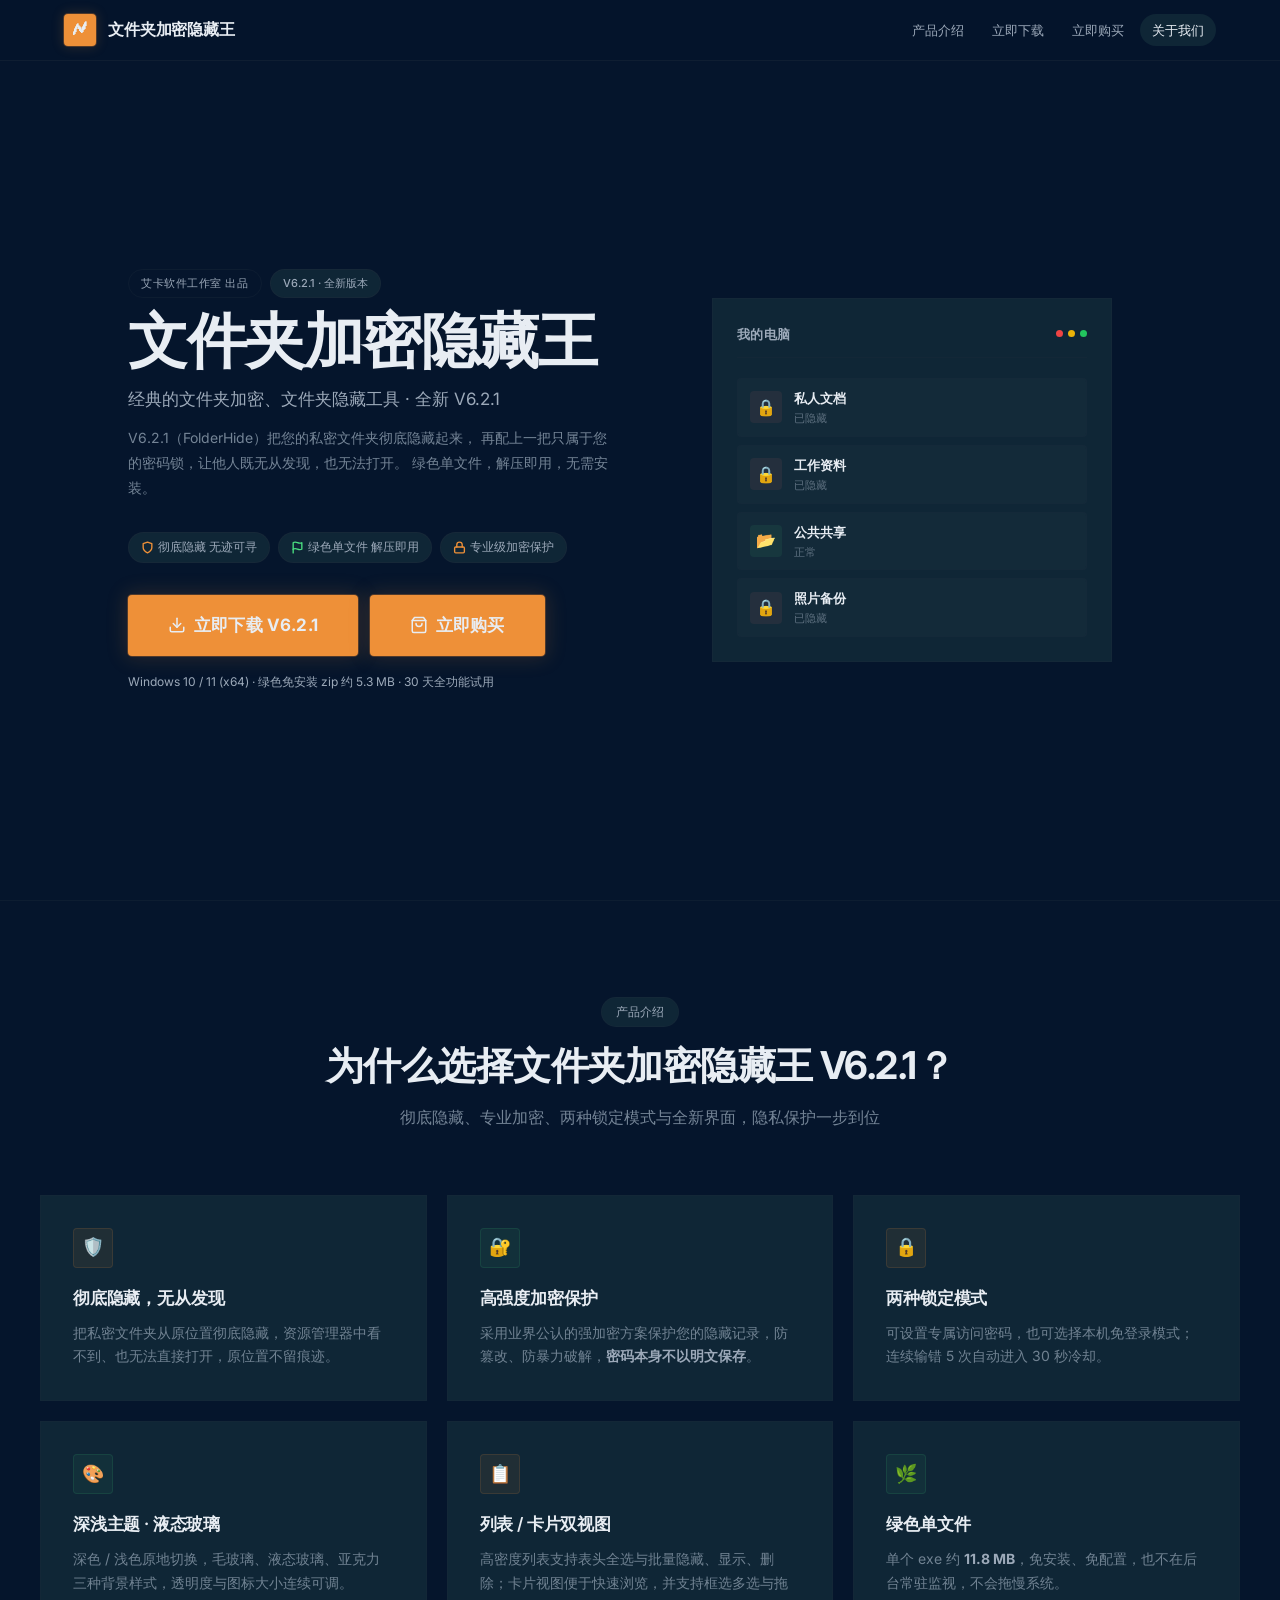
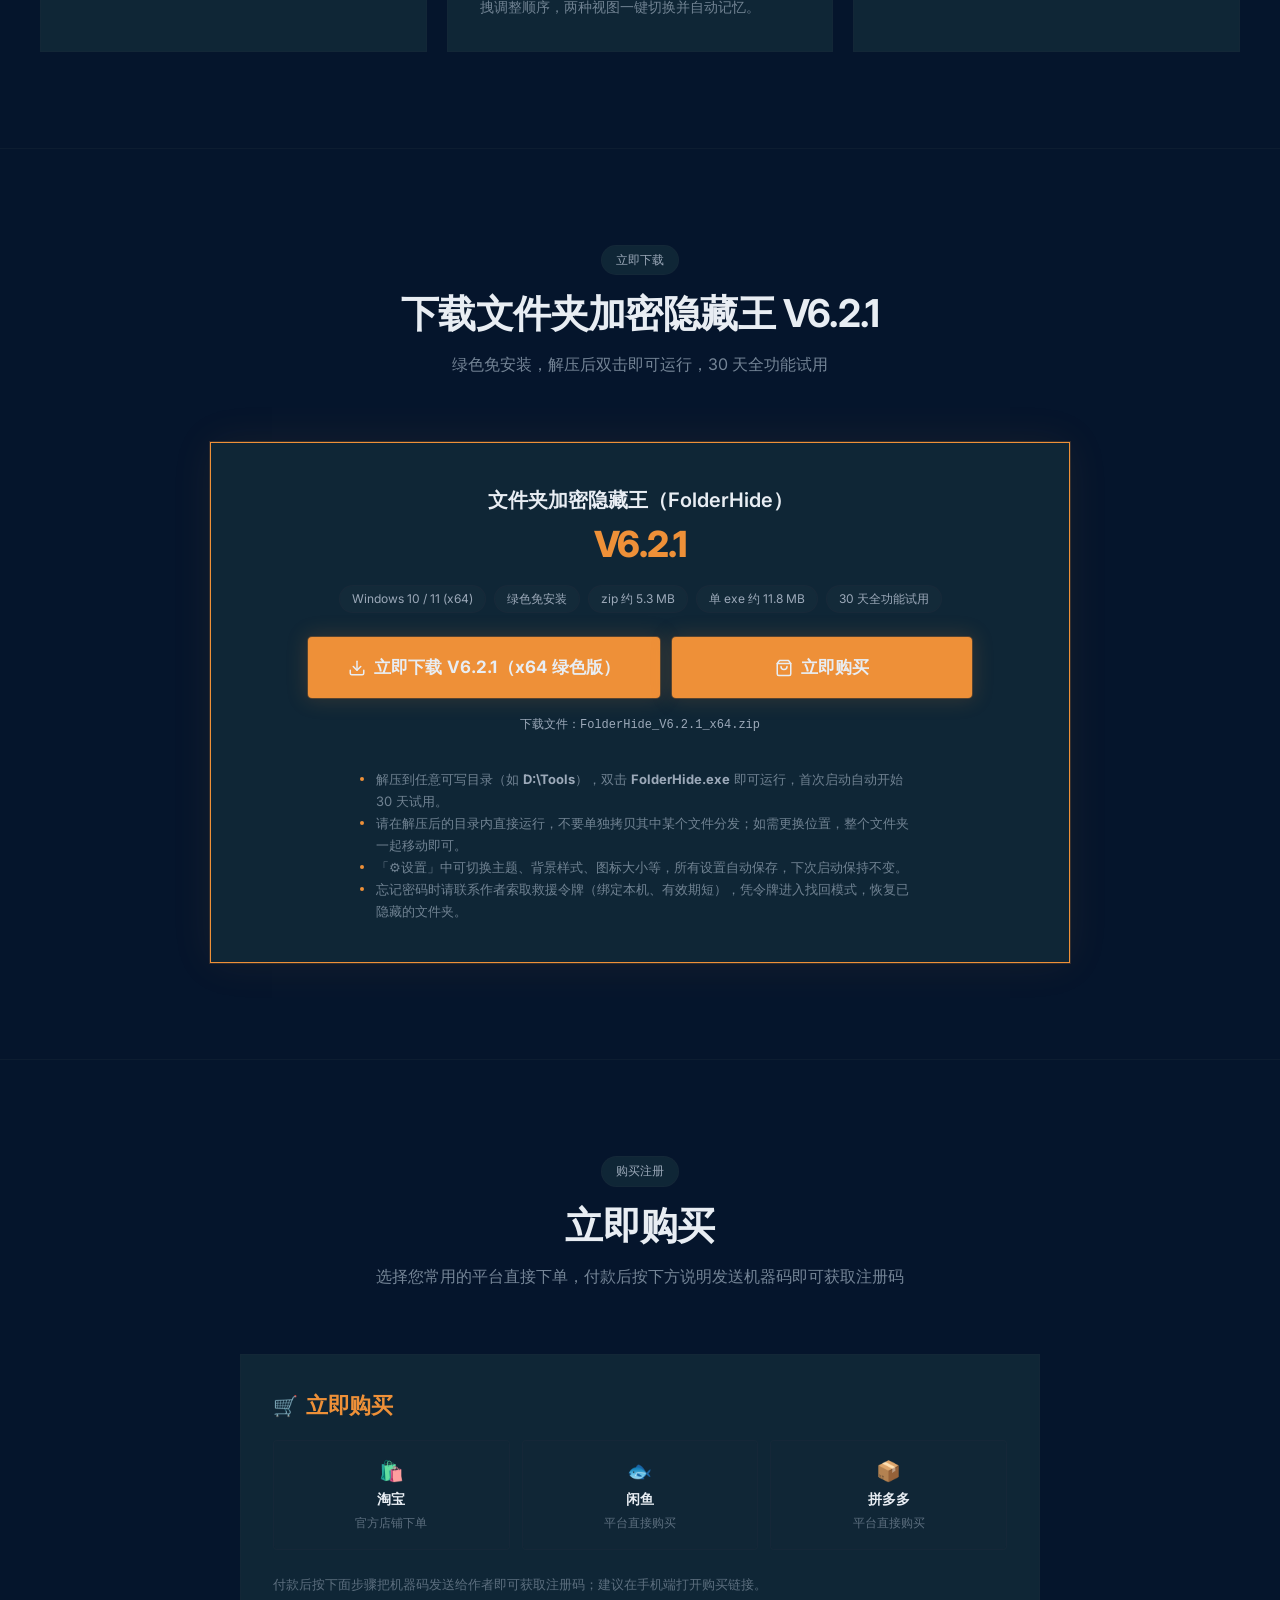
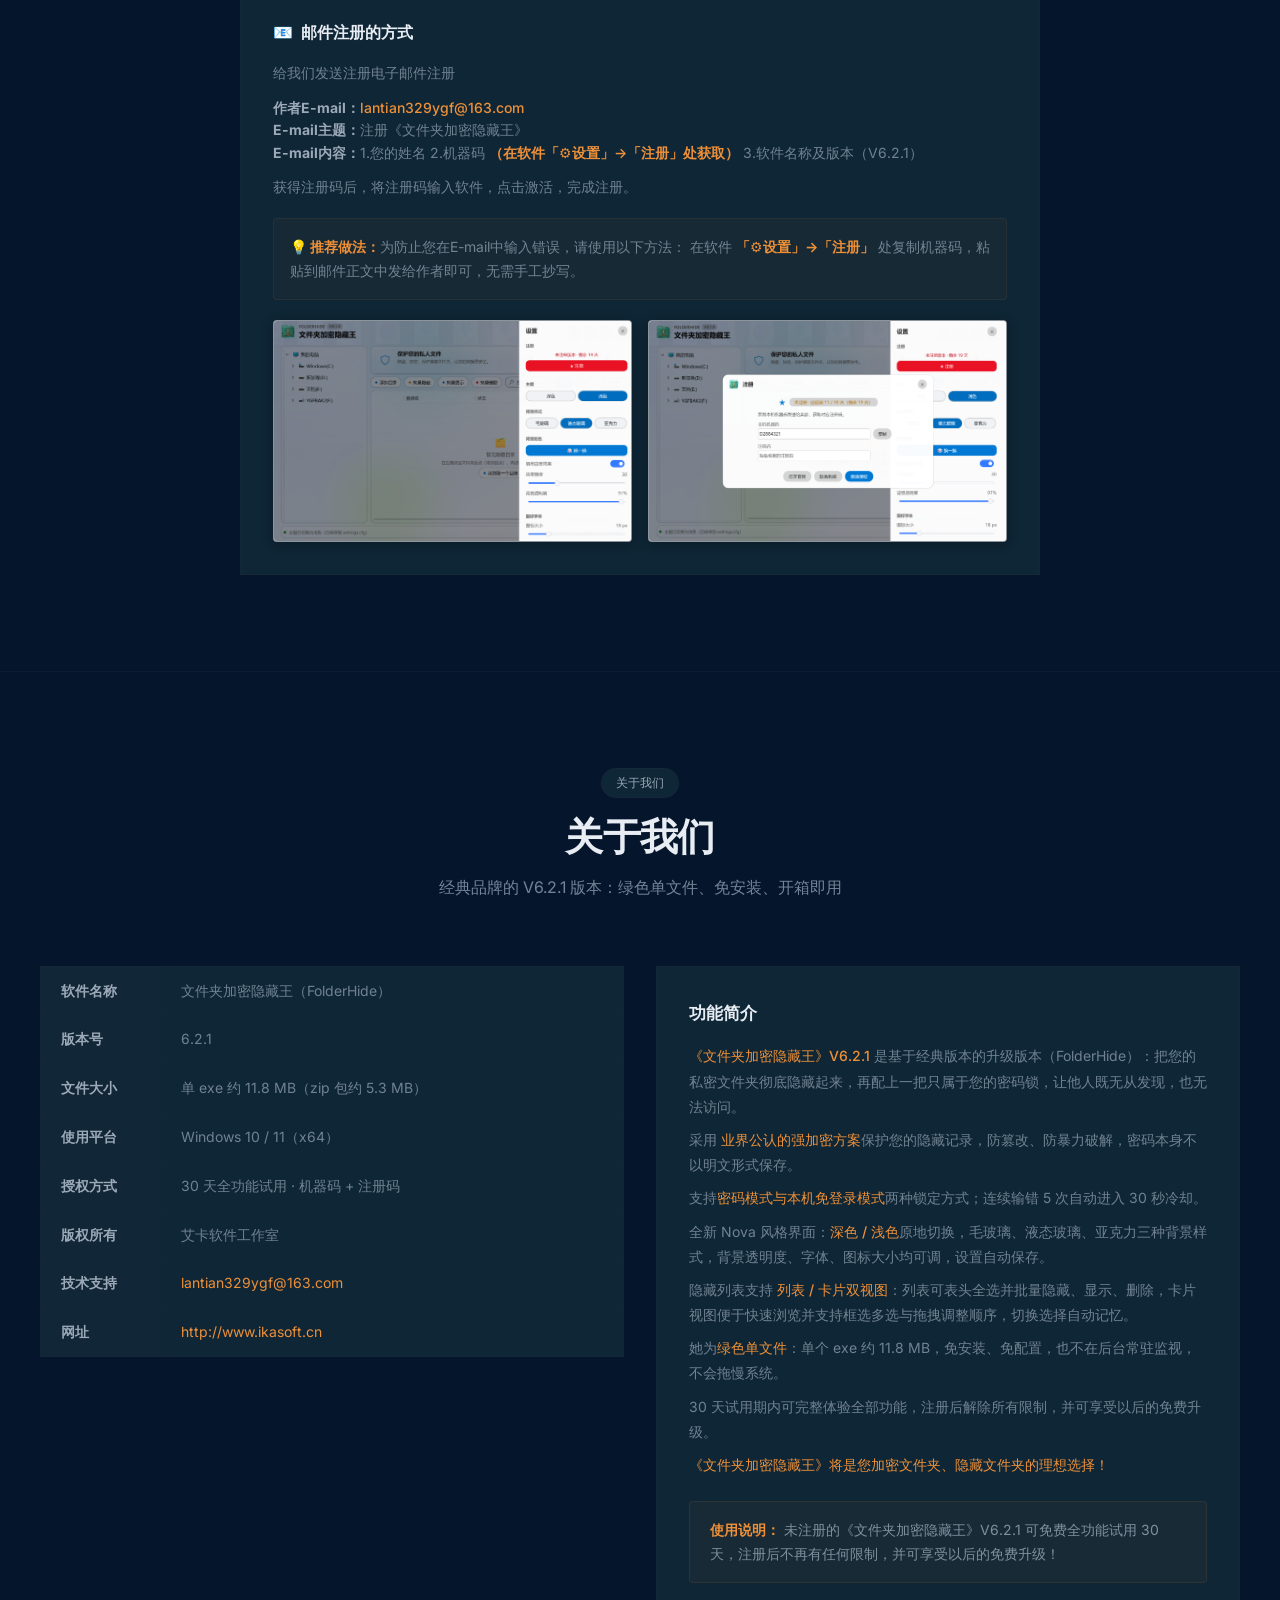
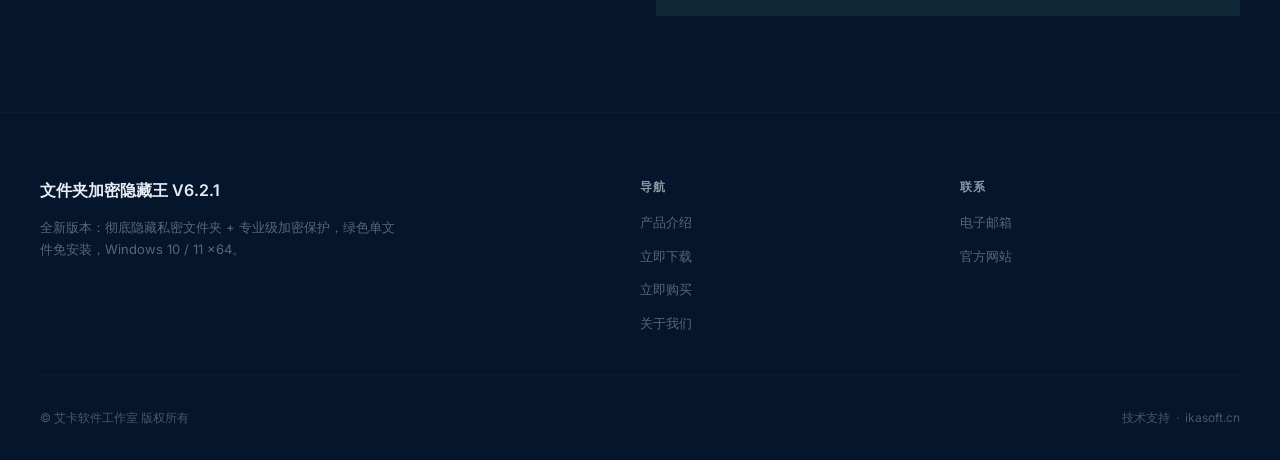
==== index.html @ e5b029e9 "style: 立即下载与立即购买统一为同等醒目的实心金色按钮" ====
<!DOCTYPE html>
<html lang="zh-CN">
<head>
<meta charset="UTF-8">
<meta name="viewport" content="width=device-width, initial-scale=1.0">
<title>文件夹加密隐藏王 V6.2.1 — 文件夹加密、文件夹隐藏系统安全工具（绿色免费下载）</title>
<meta name="description" content="《文件夹加密隐藏王》V6.2.1：强隐蔽的文件夹隐藏与专业级加密保护，绿色单文件免安装，解压即用。Windows 10/11 x64，30 天全功能试用，官网直接下载。">
<meta name="keywords" content="文件夹加密隐藏王, FolderHide, 文件夹加密, 文件夹隐藏, 加密软件, 隐藏文件夹, 绿色软件下载, 艾卡软件工作室">

<link rel="preconnect" href="https://fonts.googleapis.com">
<link rel="preconnect" href="https://fonts.gstatic.com" crossorigin>
<link href="https://fonts.googleapis.com/css2?family=Inter:wght@400;500;600;700;800&display=swap" rel="stylesheet">

<style>
/* ===================== 设计令牌 ===================== */
:root {
  /* 背景层级 — 暗蓝色系，从配色样例图提取 */
  --bg-deep: #040d1a;
  --bg-base: #05152c;
  --bg-alt: #06172b;
  --bg-mid: #0a1825;
  --bg-surface-dark: #0f2636;
  --bg-surface-mid: #0d2736;

  /* 边框 */
  --color-border: #1a2a3a;

  /* 强调色 — 暖金色 */
  --color-gold: #ee9038;
  --color-gold-hover: #f3a13e;
  --color-gold-deep: #d47828;

  /* 文本色 */
  --text-primary: #e8edf3;
  --text-body: #9ca9b9;
  --text-secondary: #5a6f82;
  --text-muted: #3c4f60;

  /* 功能色 */
  --color-success: #4ade80;
  --color-error: #ef4444;

  /* 语义化别名 */
  --color-bg: var(--bg-base);
  --color-surface: var(--bg-surface-dark);
  --color-text-primary: var(--text-primary);
  --color-text-secondary: var(--text-body);
  --color-accent: var(--color-gold);
  --color-accent-hover: var(--color-gold-hover);
  --color-accent-deep: var(--color-gold-deep);

  --font-sans: 'Inter', 'Helvetica Neue', ui-sans-serif, system-ui, -apple-system, BlinkMacSystemFont, 'Segoe UI', Roboto, sans-serif;

  --space-1: 0.25rem;
  --space-2: 0.5rem;
  --space-3: 0.75rem;
  --space-4: 1rem;
  --space-5: 1.25rem;
  --space-6: 1.5rem;
  --space-8: 2rem;
  --space-10: 2.5rem;
  --space-12: 3rem;
  --space-16: 4rem;
  --space-20: 5rem;
  --space-24: 6rem;

  --radius-sm: 4px;
  --radius-md: 4px;
  --radius-lg: 0px;
  --radius-full: 9999px;

  --shadow-glow: 0 0 0 1px rgba(212, 120, 40, 0.3), 0 0 20px 3px rgba(238, 144, 56, 0.15);
  --shadow-card: 0 1px 0 0 rgba(26, 42, 58, 0.5);
  --shadow-card-hover: 0 1px 0 0 rgba(26, 42, 58, 0.8);

  --duration-fast: 200ms;
  --duration-normal: 300ms;
  --ease-out: cubic-bezier(0.16, 1, 0.3, 1);
}

/* ===================== 基础样式 ===================== */
*, *::before, *::after { box-sizing: border-box; margin: 0; padding: 0; }

html {
  scroll-behavior: smooth;
  -webkit-text-size-adjust: 100%;
}

body {
  font-family: var(--font-sans);
  font-size: 15px;
  line-height: 1.7;
  color: var(--color-text-secondary);
  background: var(--color-bg);
  -webkit-font-smoothing: antialiased;
  -moz-osx-font-smoothing: grayscale;
}

::selection {
  background: var(--color-accent);
  color: var(--text-primary);
}

img { max-width: 100%; height: auto; display: block; }

a {
  color: var(--color-accent);
  text-decoration: none;
  transition: color var(--duration-fast);
}
a:hover { color: var(--text-primary); }
a:focus-visible {
  outline: 2px solid var(--color-accent);
  outline-offset: 2px;
  border-radius: var(--radius-sm);
}

/* ===================== 导航栏 ===================== */
.navbar {
  position: fixed;
  top: 0;
  left: 0;
  right: 0;
  z-index: 1000;
  background: rgba(5, 21, 44, 0.92);
  backdrop-filter: blur(12px);
  -webkit-backdrop-filter: blur(12px);
  border-bottom: 1px solid rgba(26, 42, 58, 0.5);
}

.navbar-inner {
  max-width: 1200px;
  margin: 0 auto;
  padding: 0 var(--space-6);
  display: flex;
  align-items: center;
  justify-content: space-between;
  height: 60px;
}

.navbar-logo {
  display: flex;
  align-items: center;
  gap: var(--space-3);
  color: var(--text-primary);
  font-weight: 600;
  font-size: 1rem;
  text-decoration: none;
  letter-spacing: -0.01em;
}

.navbar-logo-icon {
  width: 32px;
  height: 32px;
  background: var(--color-accent);
  border-radius: var(--radius-sm);
  display: flex;
  align-items: center;
  justify-content: center;
  font-size: 1rem;
  flex-shrink: 0;
  box-shadow: 0 0 0 1px rgba(212, 120, 40, 0.3), 0 0 12px 2px rgba(238, 144, 56, 0.15);
}

.navbar-links {
  display: flex;
  align-items: center;
  gap: var(--space-1);
  list-style: none;
}

.navbar-links a {
  padding: var(--space-2) var(--space-3);
  color: var(--color-text-secondary);
  font-size: 0.8125rem;
  font-weight: 500;
  border-radius: var(--radius-full);
  transition: all var(--duration-fast);
}

.navbar-links a:hover,
.navbar-links a.active {
  color: var(--text-primary);
  background: var(--color-surface);
}

.navbar-toggle {
  display: none;
  background: none;
  border: none;
  color: var(--text-primary);
  font-size: 1.5rem;
  cursor: pointer;
  padding: var(--space-2);
  border-radius: var(--radius-sm);
}

.navbar-toggle:hover { background: var(--color-surface); }

/* ===================== Hero 区域 ===================== */
.hero {
  min-height: 100vh;
  display: flex;
  align-items: center;
  position: relative;
  background: var(--color-bg);
  overflow: hidden;
  padding-top: 60px;
}

.hero-content {
  max-width: 1200px;
  margin: 0 auto;
  padding: var(--space-20) var(--space-6);
  position: relative;
  z-index: 1;
  display: grid;
  grid-template-columns: 1fr 1fr;
  gap: var(--space-16);
  align-items: center;
}

.hero-text h1 {
  font-size: clamp(2.5rem, 5vw, 3.75rem);
  font-weight: 800;
  line-height: 1.0;
  color: var(--text-primary);
  margin-bottom: var(--space-4);
  letter-spacing: -0.025em;
}

.hero-subtitle {
  font-size: 1.0625rem;
  color: var(--color-text-secondary);
  line-height: 1.6;
  margin-bottom: var(--space-3);
  max-width: 480px;
}

.hero-desc {
  font-size: 0.875rem;
  color: rgba(154, 169, 185, 0.75);
  line-height: 1.8;
  margin-bottom: var(--space-8);
  max-width: 480px;
}

.hero-badges {
  display: flex;
  flex-wrap: wrap;
  gap: var(--space-2);
  margin-bottom: var(--space-8);
}

.hero-badge {
  display: inline-flex;
  align-items: center;
  gap: var(--space-1);
  padding: 4px 12px;
  background: var(--color-surface);
  border: 1px solid rgba(26, 42, 58, 0.7);
  border-radius: var(--radius-full);
  font-size: 0.75rem;
  color: var(--color-text-secondary);
  font-weight: 500;
}

.hero-badge svg {
  width: 13px;
  height: 13px;
  flex-shrink: 0;
  stroke: var(--color-accent);
}

.hero-badge.green svg { stroke: var(--color-success); }

.hero-actions {
  display: flex;
  flex-wrap: wrap;
  gap: var(--space-3);
}

.btn {
  display: inline-flex;
  align-items: center;
  gap: var(--space-2);
  padding: 0.75rem 1.75rem;
  font-size: 0.875rem;
  font-weight: 500;
  border-radius: var(--radius-md);
  border: none;
  cursor: pointer;
  transition: all var(--duration-fast) var(--ease-out);
  text-decoration: none;
  font-family: inherit;
}

.btn:focus-visible {
  outline: 2px solid var(--color-accent);
  outline-offset: 2px;
}

.btn-primary {
  background: var(--color-accent);
  color: var(--text-primary);
  box-shadow: var(--shadow-glow);
}

.btn-primary:hover {
  background: var(--color-gold-hover);
  transform: translateY(-1px);
  color: var(--text-primary);
}

.btn-secondary {
  background: var(--color-surface);
  color: var(--color-text-secondary);
  border: 1px solid rgba(26, 42, 58, 0.7);
}

.btn-secondary:hover {
  background: rgba(22, 20, 18, 0.8);
  color: var(--text-primary);
  transform: translateY(-1px);
}

.btn-outline {
  background: transparent;
  color: var(--color-accent);
  border: 1px solid var(--color-accent);
}

.btn-outline:hover {
  background: var(--color-accent);
  color: var(--text-primary);
}

/* 大号下载按钮 */
.btn-lg {
  padding: 1rem 2.5rem;
  font-size: 1.0625rem;
  font-weight: 700;
  letter-spacing: 0.01em;
}

.btn-lg svg {
  width: 18px;
  height: 18px;
  stroke: currentColor;
}

.hero-download-note {
  margin-top: var(--space-4);
  font-size: 0.75rem;
  color: var(--color-text-secondary);
  line-height: 1.6;
}

/* 导航下载入口 */
.navbar-links a.nav-download {
  color: var(--color-accent);
  border: 1px solid rgba(238, 144, 56, 0.35);
}

.navbar-links a.nav-download:hover,
.navbar-links a.nav-download.active {
  background: rgba(238, 144, 56, 0.1);
  color: var(--color-gold-hover);
}

/* ===================== 下载区 ===================== */
#download {
  border-top: 1px solid rgba(26, 42, 58, 0.4);
}

.download-card {
  max-width: 860px;
  margin: 0 auto;
  padding: var(--space-10) var(--space-8);
  text-align: center;
  background: var(--color-surface);
  border: 1px solid var(--color-accent);
  border-radius: var(--radius-lg);
  box-shadow: 0 0 0 1px rgba(238, 144, 56, 0.18), 0 0 40px rgba(238, 144, 56, 0.08);
}

.download-card h3 {
  font-size: 1.25rem;
  font-weight: 600;
  color: var(--text-primary);
  margin-bottom: var(--space-2);
}

.download-version {
  font-size: 2.25rem;
  font-weight: 800;
  color: var(--color-accent);
  line-height: 1.1;
  letter-spacing: -0.02em;
}

.download-meta {
  display: flex;
  flex-wrap: wrap;
  justify-content: center;
  gap: var(--space-2);
  margin: var(--space-5) 0 var(--space-6);
}

.download-meta span {
  padding: 3px 12px;
  background: rgba(255, 255, 255, 0.02);
  border: 1px solid rgba(26, 42, 58, 0.7);
  border-radius: var(--radius-full);
  font-size: 0.75rem;
  color: var(--color-text-secondary);
}

.download-actions {
  display: flex;
  flex-wrap: wrap;
  justify-content: center;
  gap: var(--space-3);
}

.download-card .btn {
  min-width: 300px;
  justify-content: center;
}

.download-file {
  margin-top: var(--space-4);
  font-size: 0.75rem;
  color: var(--color-text-secondary);
  word-break: break-all;
}

.download-file code {
  font-family: ui-monospace, SFMono-Regular, Menlo, Consolas, monospace;
  color: var(--color-text-secondary);
}

.download-notes {
  list-style: none;
  max-width: 560px;
  margin: var(--space-8) auto 0;
  text-align: left;
}

.download-notes li {
  position: relative;
  padding-left: var(--space-4);
  font-size: 0.8125rem;
  color: rgba(154, 169, 185, 0.7);
  line-height: 1.7;
}

.download-notes li::before {
  content: '';
  position: absolute;
  left: 0;
  top: 9px;
  width: 4px;
  height: 4px;
  border-radius: 50%;
  background: var(--color-accent);
}

.download-notes strong { color: var(--color-text-secondary); }

/* Hero 右侧示意图 */
.hero-visual {
  display: flex;
  justify-content: center;
  align-items: center;
}

.hero-card {
  width: 100%;
  max-width: 400px;
  background: var(--color-surface);
  border: 1px solid rgba(26, 42, 58, 0.5);
  border-radius: var(--radius-lg);
  padding: var(--space-6);
}

.hero-card-header {
  display: flex;
  align-items: center;
  justify-content: space-between;
  margin-bottom: var(--space-5);
  padding-bottom: var(--space-3);
  border-bottom: 1px solid rgba(26, 42, 58, 0.4);
}

.hero-card-title {
  font-size: 0.8125rem;
  font-weight: 600;
  color: var(--color-text-secondary);
  letter-spacing: 0.02em;
}

.hero-card-dots {
  display: flex;
  gap: 5px;
}

.hero-card-dots span {
  width: 7px;
  height: 7px;
  border-radius: 50%;
  background: rgba(26, 42, 58, 0.8);
}

.hero-card-dots span:nth-child(1) { background: #ef4444; }
.hero-card-dots span:nth-child(2) { background: #eab308; }
.hero-card-dots span:nth-child(3) { background: #22c55e; }

.folder-list {
  display: flex;
  flex-direction: column;
  gap: var(--space-2);
}

.folder-item {
  display: flex;
  align-items: center;
  gap: var(--space-3);
  padding: var(--space-2) var(--space-3);
  background: rgba(255, 255, 255, 0.02);
  border-radius: var(--radius-sm);
  border: 1px solid rgba(26, 42, 58, 0.3);
  transition: background var(--duration-fast);
}

.folder-item:hover { background: rgba(255, 255, 255, 0.04); }

.folder-icon {
  width: 32px;
  height: 32px;
  background: rgba(255, 255, 255, 0.04);
  border-radius: var(--radius-sm);
  display: flex;
  align-items: center;
  justify-content: center;
  flex-shrink: 0;
  font-size: 1rem;
}

.folder-icon.hidden { background: rgba(248, 113, 113, 0.08); }
.folder-icon.normal { background: rgba(74, 222, 128, 0.08); }

.folder-info {
  flex: 1;
  min-width: 0;
}

.folder-name {
  font-size: 0.8125rem;
  font-weight: 600;
  color: var(--text-primary);
}

.folder-status {
  font-size: 0.6875rem;
  color: rgba(154, 169, 185, 0.55);
}

/* ===================== 通用节样式 ===================== */
.section {
  padding: var(--space-24) var(--space-6);
}

.section-inner {
  max-width: 1200px;
  margin: 0 auto;
}

.section-header {
  text-align: center;
  max-width: 640px;
  margin: 0 auto var(--space-16);
}

.section-label {
  display: inline-block;
  padding: 4px 14px;
  background: var(--color-surface);
  color: var(--color-text-secondary);
  font-size: 0.75rem;
  font-weight: 500;
  border-radius: var(--radius-full);
  border: 1px solid rgba(26, 42, 58, 0.5);
  margin-bottom: var(--space-4);
}

.section-header h2 {
  font-size: clamp(1.75rem, 3vw, 2.5rem);
  font-weight: 700;
  color: var(--text-primary);
  line-height: 1.15;
  letter-spacing: -0.015em;
  margin-bottom: var(--space-4);
}

.section-header p {
  font-size: 1rem;
  color: rgba(154, 169, 185, 0.75);
  line-height: 1.7;
}

/* ===================== 功能特点 ===================== */
#features {
  border-top: 1px solid rgba(26, 42, 58, 0.4);
}

.features-grid {
  display: grid;
  grid-template-columns: repeat(3, 1fr);
  gap: var(--space-5);
}

.feature-card {
  background: var(--color-surface);
  border: 1px solid rgba(26, 42, 58, 0.4);
  border-radius: var(--radius-lg);
  padding: var(--space-8);
  transition: all var(--duration-normal) var(--ease-out);
}

.feature-card:hover {
  background: rgba(22, 20, 18, 0.7);
  border-color: rgba(26, 42, 58, 0.7);
  box-shadow: var(--shadow-card-hover);
}

.feature-icon {
  width: 40px;
  height: 40px;
  border-radius: var(--radius-sm);
  display: flex;
  align-items: center;
  justify-content: center;
  font-size: 1.125rem;
  margin-bottom: var(--space-4);
  background: rgba(238, 144, 56, 0.08);
  border: 1px solid rgba(238, 144, 56, 0.12);
}

.feature-card.green .feature-icon {
  background: rgba(74, 222, 128, 0.06);
  border-color: rgba(74, 222, 128, 0.1);
}

.feature-card h3 {
  font-size: 1.0625rem;
  font-weight: 600;
  color: var(--text-primary);
  margin-bottom: var(--space-2);
  letter-spacing: -0.01em;
}

.feature-card p {
  font-size: 0.875rem;
  color: rgba(154, 169, 185, 0.7);
  line-height: 1.7;
}

.feature-card p strong { color: var(--color-text-secondary); }

/* ===================== 立即购买 ===================== */
#buy {
  border-top: 1px solid rgba(26, 42, 58, 0.4);
}

.buy-block {
  max-width: 800px;
  margin: 0 auto;
  padding: var(--space-8);
  background: var(--color-surface);
  border: 1px solid rgba(26, 42, 58, 0.4);
  border-radius: var(--radius-lg);
}

.buy-title {
  display: flex;
  align-items: center;
  gap: var(--space-2);
  font-size: 1.375rem;
  font-weight: 800;
  color: var(--color-gold);
  letter-spacing: -0.01em;
  margin-bottom: var(--space-4);
}

.buy-title .icon { font-size: 1.25rem; }

.mail-title {
  display: flex;
  align-items: center;
  gap: var(--space-2);
  font-size: 1rem;
  font-weight: 600;
  color: var(--text-primary);
  margin: var(--space-6) 0 var(--space-4);
}

.buy-tip {
  margin-top: var(--space-5);
  padding: var(--space-4);
  background: rgba(238, 144, 56, 0.03);
  border: 1px solid rgba(238, 144, 56, 0.08);
  border-radius: var(--radius-sm);
  font-size: 0.875rem;
  color: rgba(154, 169, 185, 0.7);
  line-height: 1.7;
}

.buy-tip strong { color: var(--color-accent); }

/* 购买截图 */
.reg-images {
  display: flex;
  gap: var(--space-4);
  margin-top: var(--space-5);
  flex-wrap: wrap;
}

.reg-images img {
  border: 1px solid rgba(26, 42, 58, 0.5);
  border-radius: var(--radius-sm);
  flex: 1 1 300px;
  min-width: 0;
  max-width: 100%;
  height: auto;
  background: #fff;
  box-shadow: 0 2px 12px rgba(0, 0, 0, 0.3);
}

/* 在线购买方式 */
.buy-grid {
  display: grid;
  grid-template-columns: repeat(3, 1fr);
  gap: var(--space-3);
  margin-bottom: var(--space-6);
}

.buy-card {
  display: flex;
  flex-direction: column;
  align-items: center;
  gap: 2px;
  padding: var(--space-4) var(--space-3);
  background: rgba(26, 42, 58, 0.18);
  border: 1px solid rgba(26, 42, 58, 0.5);
  border-radius: var(--radius-sm);
  text-align: center;
  transition: all var(--duration-fast) var(--ease-out);
}

.buy-card:hover {
  background: rgba(238, 144, 56, 0.06);
  border-color: rgba(238, 144, 56, 0.45);
  transform: translateY(-1px);
}

.buy-icon {
  font-size: 1.25rem;
  line-height: 1.4;
}

.buy-name {
  font-size: 0.875rem;
  font-weight: 600;
  color: var(--text-primary);
}

.buy-desc {
  font-size: 0.75rem;
  color: rgba(154, 169, 185, 0.55);
}

.buy-hint {
  margin-bottom: var(--space-4);
  font-size: 0.8125rem;
  color: rgba(154, 169, 185, 0.55);
  line-height: 1.6;
}

/* 邮件注册说明 */
.mail-reg {
  font-size: 0.875rem;
  color: rgba(154, 169, 185, 0.7);
  line-height: 1.6;
}

.mail-reg p { margin-bottom: var(--space-3); }

.mail-reg p:last-child { margin-bottom: 0; }

.mail-reg strong { color: var(--color-text-secondary); }

.mail-reg a { font-weight: 500; color: var(--color-accent); }

.mail-reg a:hover { color: var(--text-primary); }

.mail-reg .highlight { color: var(--color-gold); font-weight: 600; }

/* ===================== 关于本软件 ===================== */
#about {
  border-top: 1px solid rgba(26, 42, 58, 0.4);
}

.about-grid {
  display: grid;
  grid-template-columns: 1fr 1fr;
  gap: var(--space-8);
  align-items: start;
}

.about-info-table {
  width: 100%;
  border-collapse: collapse;
  background: var(--color-surface);
  border: 1px solid rgba(26, 42, 58, 0.4);
  border-radius: var(--radius-lg);
  overflow: hidden;
}

.about-info-table th,
.about-info-table td {
  padding: var(--space-3) var(--space-5);
  font-size: 0.875rem;
  border-bottom: 1px solid rgba(26, 42, 58, 0.3);
}

.about-info-table th {
  background: rgba(26, 42, 58, 0.2);
  font-weight: 600;
  color: var(--color-text-secondary);
  white-space: nowrap;
  width: 120px;
  text-align: left;
}

.about-info-table td {
  color: rgba(154, 169, 185, 0.7);
}

.about-info-table tr:last-child th,
.about-info-table tr:last-child td {
  border-bottom: none;
}

.about-info-table a {
  color: var(--color-accent);
}

.about-desc-box {
  background: var(--color-surface);
  border: 1px solid rgba(26, 42, 58, 0.4);
  border-radius: var(--radius-lg);
  padding: var(--space-8);
}

.about-desc-box h3 {
  font-size: 1.0625rem;
  font-weight: 600;
  color: var(--text-primary);
  margin-bottom: var(--space-4);
}

.about-desc-box p {
  font-size: 0.875rem;
  color: rgba(154, 169, 185, 0.7);
  line-height: 1.8;
  margin-bottom: var(--space-2);
}

.about-desc-box .highlight-desc {
  color: var(--color-accent);
  font-weight: 500;
}

.about-trial-note {
  margin-top: var(--space-6);
  padding: var(--space-4) var(--space-5);
  background: rgba(238, 144, 56, 0.04);
  border: 1px solid rgba(238, 144, 56, 0.1);
  border-radius: var(--radius-sm);
  font-size: 0.875rem;
  color: rgba(154, 169, 185, 0.8);
  line-height: 1.7;
}

.about-trial-note strong { color: var(--color-accent); }

/* ===================== 底部 ===================== */
.footer {
  background: var(--color-bg);
  padding: var(--space-16) var(--space-6) var(--space-8);
  border-top: 1px solid rgba(26, 42, 58, 0.4);
}

.footer-inner {
  max-width: 1200px;
  margin: 0 auto;
}

.footer-grid {
  display: grid;
  grid-template-columns: 2fr 1fr 1fr;
  gap: var(--space-10);
  margin-bottom: var(--space-8);
  padding-bottom: var(--space-8);
  border-bottom: 1px solid rgba(26, 42, 58, 0.3);
}

.footer-brand h3 {
  font-size: 1rem;
  font-weight: 600;
  color: var(--text-primary);
  margin-bottom: var(--space-3);
}

.footer-brand p {
  font-size: 0.8125rem;
  line-height: 1.7;
  color: rgba(154, 169, 185, 0.55);
  max-width: 360px;
}

.footer-col h4 {
  font-size: 0.75rem;
  font-weight: 600;
  color: var(--text-primary);
  text-transform: uppercase;
  letter-spacing: 0.05em;
  margin-bottom: var(--space-3);
  opacity: 0.6;
}

.footer-col ul {
  list-style: none;
}

.footer-col ul li {
  margin-bottom: var(--space-2);
}

.footer-col ul li a {
  font-size: 0.8125rem;
  color: rgba(154, 169, 185, 0.55);
  transition: color var(--duration-fast);
}

.footer-col ul li a:hover { color: var(--text-primary); }

.footer-bottom {
  display: flex;
  justify-content: space-between;
  align-items: center;
  font-size: 0.75rem;
  flex-wrap: wrap;
  gap: var(--space-4);
  color: rgba(154, 169, 185, 0.45);
}

.footer-bottom a {
  color: rgba(154, 169, 185, 0.45);
}

.footer-bottom a:hover { color: var(--color-text-secondary); }

/* ===================== 回到顶部 ===================== */
.back-to-top {
  position: fixed;
  bottom: var(--space-8);
  right: var(--space-8);
  width: 40px;
  height: 40px;
  border-radius: var(--radius-sm);
  background: var(--color-accent);
  color: var(--text-primary);
  border: none;
  cursor: pointer;
  display: flex;
  align-items: center;
  justify-content: center;
  font-size: 1rem;
  box-shadow: var(--shadow-glow);
  opacity: 0;
  transform: translateY(20px);
  pointer-events: none;
  transition: all var(--duration-normal) var(--ease-out);
  z-index: 900;
}

.back-to-top.visible {
  opacity: 1;
  transform: translateY(0);
  pointer-events: auto;
}

.back-to-top:hover { background: var(--color-gold-hover); }
.back-to-top:focus-visible { outline: 2px solid var(--color-accent); outline-offset: 2px; }

/* ===================== 响应式 ===================== */
@media (max-width: 1024px) {
  .hero-content {
    grid-template-columns: 1fr;
    text-align: center;
    gap: var(--space-10);
  }

  .hero-subtitle,
  .hero-desc { margin-left: auto; margin-right: auto; }
  .hero-badges { justify-content: center; }
  .hero-actions { justify-content: center; }

  .hero-visual { display: none; }

  .features-grid { grid-template-columns: repeat(2, 1fr); }

  .about-grid { grid-template-columns: 1fr; }
}

@media (max-width: 768px) {
  .navbar-links {
    display: none;
    position: absolute;
    top: 60px;
    left: 0;
    right: 0;
    background: rgba(5, 21, 44, 0.98);
    border-bottom: 1px solid rgba(26, 42, 58, 0.5);
    flex-direction: column;
    padding: var(--space-4);
    gap: var(--space-1);
  }

  .navbar-links.open { display: flex; }

  .navbar-links a {
    display: block;
    padding: var(--space-3) var(--space-4);
    font-size: 0.9375rem;
    border-radius: var(--radius-sm);
  }

  .navbar-toggle { display: block; }

  .section { padding: var(--space-16) var(--space-5); }
  .section-header { margin-bottom: var(--space-10); }

  .hero { min-height: auto; padding-top: 60px; }
  .hero-content { padding: var(--space-12) var(--space-5); }
  .hero-text h1 { font-size: 2rem; }

  .features-grid { grid-template-columns: 1fr; }

  .buy-grid { grid-template-columns: 1fr; }

  .footer-grid { grid-template-columns: 1fr; gap: var(--space-8); }
  .footer-bottom { flex-direction: column; text-align: center; }

  .back-to-top { bottom: var(--space-4); right: var(--space-4); }
}

@media (max-width: 480px) {
  .hero-text h1 { font-size: 1.75rem; }
  .btn { width: 100%; justify-content: center; }
  .hero-actions { flex-direction: column; }
  .download-card { padding: var(--space-8) var(--space-5); }
  .download-card .btn { min-width: 0; }
  .download-version { font-size: 1.75rem; }
}
</style>
</head>
<body>

<!-- ==================== 导航栏 ==================== -->
<nav class="navbar" role="navigation" aria-label="主导航">
  <div class="navbar-inner">
    <a href="#" class="navbar-logo">
      <span class="navbar-logo-icon">🗲</span>
      <span>文件夹加密隐藏王</span>
    </a>

    <button class="navbar-toggle" aria-label="切换导航菜单" aria-expanded="false">
      <svg width="22" height="22" viewBox="0 0 24 24" fill="none" stroke="currentColor" stroke-width="2" stroke-linecap="round">
        <path d="M3 12h18M3 6h18M3 18h18"/>
      </svg>
    </button>

    <ul class="navbar-links" role="list">
      <li><a href="#features" class="active">产品介绍</a></li>
      <li><a href="#download">立即下载</a></li>
      <li><a href="#buy">立即购买</a></li>
      <li><a href="#about">关于我们</a></li>
    </ul>
  </div>
</nav>

<!-- ==================== Hero ==================== -->
<section class="hero" aria-label="软件介绍">
  <div class="hero-content">
    <div class="hero-text">
      <div class="hero-badges" style="margin-bottom:var(--space-3);">
        <span class="hero-badge" style="background:transparent; border-color:rgba(26,42,58,0.4); letter-spacing:0.05em; font-size:0.6875rem;">
          艾卡软件工作室 出品
        </span>
        <span class="hero-badge green" style="font-size:0.6875rem;">
          V6.2.1 · 全新版本
        </span>
      </div>
      <h1>文件夹加密隐藏王</h1>
      <p class="hero-subtitle">经典的文件夹加密、文件夹隐藏工具 · 全新 V6.2.1</p>
      <p class="hero-desc">
        V6.2.1（FolderHide）把您的私密文件夹彻底隐藏起来，
        再配上一把只属于您的密码锁，让他人既无从发现，也无法打开。
        绿色单文件，解压即用，无需安装。
      </p>

      <div class="hero-badges">
        <span class="hero-badge">
          <svg viewBox="0 0 24 24" fill="none" stroke-width="2.5" stroke-linecap="round" stroke-linejoin="round"><path d="M12 22s8-4 8-10V5l-8-3-8 3v7c0 6 8 10 8 10z"/></svg>
          彻底隐藏 无迹可寻
        </span>
        <span class="hero-badge green">
          <svg viewBox="0 0 24 24" fill="none" stroke-width="2.5" stroke-linecap="round" stroke-linejoin="round"><path d="M4 15s1-1 4-1 5 2 8 2 4-1 4-1V3s-1 1-4 1-5-2-8-2-4 1-4 1z"/><line x1="4" y1="22" x2="4" y2="15"/></svg>
          绿色单文件 解压即用
        </span>
        <span class="hero-badge">
          <svg viewBox="0 0 24 24" fill="none" stroke-width="2.5" stroke-linecap="round" stroke-linejoin="round"><rect x="3" y="11" width="18" height="11" rx="2" ry="2"/><path d="M7 11V7a5 5 0 0110 0v4"/></svg>
          专业级加密保护
        </span>
      </div>

      <div class="hero-actions">
        <a href="soft/FolderHide_V6.2.1_x64.zip" class="btn btn-primary btn-lg" download>
          <svg viewBox="0 0 24 24" fill="none" stroke-width="2" stroke-linecap="round" stroke-linejoin="round"><path d="M21 15v4a2 2 0 01-2 2H5a2 2 0 01-2-2v-4"/><polyline points="7 10 12 15 17 10"/><line x1="12" y1="15" x2="12" y2="3"/></svg>
          立即下载 V6.2.1
        </a>
        <a href="#buy" class="btn btn-primary btn-lg">
          <svg viewBox="0 0 24 24" fill="none" stroke-width="2" stroke-linecap="round" stroke-linejoin="round"><path d="M6 2L3 6v14a2 2 0 002 2h14a2 2 0 002-2V6l-3-4z"/><line x1="3" y1="6" x2="21" y2="6"/><path d="M16 10a4 4 0 01-8 0"/></svg>
          立即购买
        </a>
      </div>
      <p class="hero-download-note">Windows 10 / 11 (x64) · 绿色免安装 zip 约 5.3 MB · 30 天全功能试用</p>
    </div>

    <div class="hero-visual">
      <div class="hero-card">
        <div class="hero-card-header">
          <span class="hero-card-title">我的电脑</span>
          <div class="hero-card-dots" aria-hidden="true">
            <span></span><span></span><span></span>
          </div>
        </div>
        <div class="folder-list">
          <div class="folder-item">
            <span class="folder-icon hidden">🔒</span>
            <div class="folder-info">
              <div class="folder-name">私人文档</div>
              <div class="folder-status">已隐藏</div>
            </div>
          </div>
          <div class="folder-item">
            <span class="folder-icon hidden">🔒</span>
            <div class="folder-info">
              <div class="folder-name">工作资料</div>
              <div class="folder-status">已隐藏</div>
            </div>
          </div>
          <div class="folder-item">
            <span class="folder-icon normal">📂</span>
            <div class="folder-info">
              <div class="folder-name">公共共享</div>
              <div class="folder-status">正常</div>
            </div>
          </div>
          <div class="folder-item">
            <span class="folder-icon hidden">🔒</span>
            <div class="folder-info">
              <div class="folder-name">照片备份</div>
              <div class="folder-status">已隐藏</div>
            </div>
          </div>
        </div>
      </div>
    </div>
  </div>
</section>

<!-- ==================== 功能特点 ==================== -->
<section id="features" class="section" aria-label="产品介绍">
  <div class="section-inner">
    <div class="section-header">
      <span class="section-label">产品介绍</span>
      <h2>为什么选择文件夹加密隐藏王 V6.2.1？</h2>
      <p>彻底隐藏、专业加密、两种锁定模式与全新界面，隐私保护一步到位</p>
    </div>

    <div class="features-grid">
      <div class="feature-card">
        <div class="feature-icon">🛡️</div>
        <h3>彻底隐藏，无从发现</h3>
        <p>把私密文件夹从原位置彻底隐藏，资源管理器中看不到、也无法直接打开，原位置不留痕迹。</p>
      </div>

      <div class="feature-card green">
        <div class="feature-icon">🔐</div>
        <h3>高强度加密保护</h3>
        <p>采用业界公认的强加密方案保护您的隐藏记录，防篡改、防暴力破解，<strong>密码本身不以明文保存</strong>。</p>
      </div>

      <div class="feature-card">
        <div class="feature-icon">🔒</div>
        <h3>两种锁定模式</h3>
        <p>可设置专属访问密码，也可选择本机免登录模式；连续输错 5 次自动进入 30 秒冷却。</p>
      </div>

      <div class="feature-card green">
        <div class="feature-icon">🎨</div>
        <h3>深浅主题 · 液态玻璃</h3>
        <p>深色 / 浅色原地切换，毛玻璃、液态玻璃、亚克力三种背景样式，透明度与图标大小连续可调。</p>
      </div>

      <div class="feature-card">
        <div class="feature-icon">📋</div>
        <h3>列表 / 卡片双视图</h3>
        <p>高密度列表支持表头全选与批量隐藏、显示、删除；卡片视图便于快速浏览，并支持框选多选与拖拽调整顺序，两种视图一键切换并自动记忆。</p>
      </div>

      <div class="feature-card green">
        <div class="feature-icon">🌿</div>
        <h3>绿色单文件</h3>
        <p>单个 exe 约 <strong>11.8 MB</strong>，免安装、免配置，也不在后台常驻监视，不会拖慢系统。</p>
      </div>
    </div>
  </div>
</section>

<!-- ==================== 下载 ==================== -->
<section id="download" class="section" aria-label="立即下载">
  <div class="section-inner">
    <div class="section-header">
      <span class="section-label">立即下载</span>
      <h2>下载文件夹加密隐藏王 V6.2.1</h2>
      <p>绿色免安装，解压后双击即可运行，30 天全功能试用</p>
    </div>

    <div class="download-card">
      <h3>文件夹加密隐藏王（FolderHide）</h3>
      <div class="download-version">V6.2.1</div>
      <div class="download-meta">
        <span>Windows 10 / 11 (x64)</span>
        <span>绿色免安装</span>
        <span>zip 约 5.3 MB</span>
        <span>单 exe 约 11.8 MB</span>
        <span>30 天全功能试用</span>
      </div>

      <div class="download-actions">
        <a href="soft/FolderHide_V6.2.1_x64.zip" class="btn btn-primary btn-lg" download>
          <svg viewBox="0 0 24 24" fill="none" stroke-width="2" stroke-linecap="round" stroke-linejoin="round"><path d="M21 15v4a2 2 0 01-2 2H5a2 2 0 01-2-2v-4"/><polyline points="7 10 12 15 17 10"/><line x1="12" y1="15" x2="12" y2="3"/></svg>
          立即下载 V6.2.1（x64 绿色版）
        </a>

        <a href="#buy" class="btn btn-primary btn-lg">
          <svg viewBox="0 0 24 24" fill="none" stroke-width="2" stroke-linecap="round" stroke-linejoin="round"><path d="M6 2L3 6v14a2 2 0 002 2h14a2 2 0 002-2V6l-3-4z"/><line x1="3" y1="6" x2="21" y2="6"/><path d="M16 10a4 4 0 01-8 0"/></svg>
          立即购买
        </a>
      </div>

      <p class="download-file">下载文件：<code>FolderHide_V6.2.1_x64.zip</code></p>

      <ul class="download-notes">
        <li>解压到任意可写目录（如 <strong>D:\Tools</strong>），双击 <strong>FolderHide.exe</strong> 即可运行，首次启动自动开始 30 天试用。</li>
        <li>请在解压后的目录内直接运行，不要单独拷贝其中某个文件分发；如需更换位置，整个文件夹一起移动即可。</li>
        <li>「⚙设置」中可切换主题、背景样式、图标大小等，所有设置自动保存，下次启动保持不变。</li>
        <li>忘记密码时请联系作者索取救援令牌（绑定本机、有效期短），凭令牌进入找回模式，恢复已隐藏的文件夹。</li>
      </ul>
    </div>
  </div>
</section>

<!-- ==================== 立即购买 ==================== -->
<section id="buy" class="section" aria-label="立即购买">
  <div class="section-inner">
    <div class="section-header">
      <span class="section-label">购买注册</span>
      <h2>立即购买</h2>
      <p>选择您常用的平台直接下单，付款后按下方说明发送机器码即可获取注册码</p>
    </div>

    <div class="buy-block">
      <h4 class="buy-title"><span class="icon">🛒</span> 立即购买</h4>
      <div class="buy-grid">
        <a class="buy-card" href="https://h5.m.taobao.com/awp/core/detail.htm?ft=t&amp;id=1098577044534" target="_blank" rel="noopener">
          <span class="buy-icon">🛍️</span>
          <span class="buy-name">淘宝</span>
          <span class="buy-desc">官方店铺下单</span>
        </a>
        <a class="buy-card" href="https://m.tb.cn/h.jhxmkAX?tk=iunt6bZhZcq" target="_blank" rel="noopener">
          <span class="buy-icon">🐟</span>
          <span class="buy-name">闲鱼</span>
          <span class="buy-desc">平台直接购买</span>
        </a>
        <a class="buy-card" href="https://mobile.yangkeduo.com/goods.html?goods_id=1025398232553&amp;refer_page_app=mms&amp;refer_page_name=mms_goods_list_new&amp;refer_page_id=10357_1793777501465_1379930096" target="_blank" rel="noopener">
          <span class="buy-icon">📦</span>
          <span class="buy-name">拼多多</span>
          <span class="buy-desc">平台直接购买</span>
        </a>
      </div>
      <p class="buy-hint">付款后按下面步骤把机器码发送给作者即可获取注册码；建议在手机端打开购买链接。</p>

      <h4 class="mail-title"><span class="icon">📧</span> 邮件注册的方式</h4>
      <div class="mail-reg">
        <p>给我们发送注册电子邮件注册</p>
        <p>
          <strong>作者E-mail：</strong><a href="mailto:lantian329ygf@163.com">lantian329ygf@163.com</a><br>
          <strong>E-mail主题：</strong>注册《文件夹加密隐藏王》<br>
          <strong>E-mail内容：</strong>1.您的姓名  2.机器码 <span class="highlight">（在软件「⚙设置」→「注册」处获取）</span>  3.软件名称及版本（V6.2.1）
        </p>
        <p>获得注册码后，将注册码输入软件，点击激活，完成注册。</p>
      </div>

      <div class="buy-tip">
        <strong>💡 推荐做法：</strong>为防止您在E-mail中输入错误，请使用以下方法：
        在软件 <strong>「⚙设置」→「注册」</strong> 处复制机器码，粘贴到邮件正文中发给作者即可，无需手工抄写。
      </div>

      <div class="reg-images">
        <img src="image/reg1.png" alt="发送注册邮件截图" loading="lazy" width="1496" height="921">
        <img src="image/reg2.png" alt="邮件填写示例" loading="lazy" width="1524" height="927">
      </div>
    </div>
  </div>
</section>

<!-- ==================== 关于本软件 ==================== -->
<section id="about" class="section" aria-label="关于我们">
  <div class="section-inner">
    <div class="section-header">
      <span class="section-label">关于我们</span>
      <h2>关于我们</h2>
      <p>经典品牌的 V6.2.1 版本：绿色单文件、免安装、开箱即用</p>
    </div>

    <div class="about-grid">
      <div>
        <table class="about-info-table">
          <tbody>
            <tr>
              <th>软件名称</th>
              <td>文件夹加密隐藏王（FolderHide）</td>
            </tr>
            <tr>
              <th>版本号</th>
              <td>6.2.1</td>
            </tr>
            <tr>
              <th>文件大小</th>
              <td>单 exe 约 11.8 MB（zip 包约 5.3 MB）</td>
            </tr>
            <tr>
              <th>使用平台</th>
              <td>Windows 10 / 11（x64）</td>
            </tr>
            <tr>
              <th>授权方式</th>
              <td>30 天全功能试用 · 机器码 + 注册码</td>
            </tr>
            <tr>
              <th>版权所有</th>
              <td>艾卡软件工作室</td>
            </tr>
            <tr>
              <th>技术支持</th>
              <td><a href="mailto:lantian329ygf@163.com">lantian329ygf@163.com</a></td>
            </tr>
            <tr>
              <th>网址</th>
              <td><a href="http://www.ikasoft.cn" target="_blank" rel="noopener">http://www.ikasoft.cn</a></td>
            </tr>
          </tbody>
        </table>
      </div>

      <div>
        <div class="about-desc-box">
          <h3>功能简介</h3>
          <p><span class="highlight-desc">《文件夹加密隐藏王》V6.2.1</span> 是基于经典版本的升级版本（FolderHide）：把您的私密文件夹彻底隐藏起来，再配上一把只属于您的密码锁，让他人既无从发现，也无法访问。</p>
          <p>采用 <span class="highlight-desc">业界公认的强加密方案</span>保护您的隐藏记录，防篡改、防暴力破解，密码本身不以明文形式保存。</p>
          <p>支持<span class="highlight-desc">密码模式与本机免登录模式</span>两种锁定方式；连续输错 5 次自动进入 30 秒冷却。</p>
          <p>全新 Nova 风格界面：<span class="highlight-desc">深色 / 浅色</span>原地切换，毛玻璃、液态玻璃、亚克力三种背景样式，背景透明度、字体、图标大小均可调，设置自动保存。</p>
          <p>隐藏列表支持 <span class="highlight-desc">列表 / 卡片双视图</span>：列表可表头全选并批量隐藏、显示、删除，卡片视图便于快速浏览并支持框选多选与拖拽调整顺序，切换选择自动记忆。</p>
          <p>她为<span class="highlight-desc">绿色单文件</span>：单个 exe 约 11.8 MB，免安装、免配置，也不在后台常驻监视，不会拖慢系统。</p>
          <p>30 天试用期内可完整体验全部功能，注册后解除所有限制，并可享受以后的免费升级。</p>
          <p><span class="highlight-desc">《文件夹加密隐藏王》将是您加密文件夹、隐藏文件夹的理想选择！</span></p>

          <div class="about-trial-note">
            <strong>使用说明：</strong>
            未注册的《文件夹加密隐藏王》V6.2.1 可免费全功能试用 30 天，注册后不再有任何限制，并可享受以后的免费升级！
          </div>
        </div>
      </div>
    </div>
  </div>
</section>

<!-- ==================== 底部 ==================== -->
<footer class="footer" role="contentinfo">
  <div class="footer-inner">
    <div class="footer-grid">
      <div class="footer-brand">
        <h3>文件夹加密隐藏王 V6.2.1</h3>
        <p>全新版本：彻底隐藏私密文件夹 + 专业级加密保护，绿色单文件免安装，Windows 10 / 11 x64。</p>
      </div>

      <div class="footer-col">
        <h4>导航</h4>
        <ul>
          <li><a href="#features">产品介绍</a></li>
          <li><a href="#download">立即下载</a></li>
          <li><a href="#buy">立即购买</a></li>
          <li><a href="#about">关于我们</a></li>
        </ul>
      </div>

      <div class="footer-col">
        <h4>联系</h4>
        <ul>
          <li><a href="mailto:lantian329ygf@163.com">电子邮箱</a></li>
          <li><a href="http://www.ikasoft.cn" target="_blank" rel="noopener">官方网站</a></li>
        </ul>
      </div>
    </div>

    <div class="footer-bottom">
      <span>© 艾卡软件工作室 版权所有</span>
      <span>
        <a href="mailto:lantian329ygf@163.com">技术支持</a>
        &nbsp;·&nbsp;
        <a href="http://www.ikasoft.cn" target="_blank" rel="noopener">ikasoft.cn</a>
      </span>
    </div>
  </div>
</footer>

<!-- ==================== 回到顶部 ==================== -->
<button class="back-to-top" id="backToTop" aria-label="回到顶部" title="回到顶部">↑</button>

<!-- ==================== JavaScript ==================== -->
<script>
(function() {
  'use strict';

  var toggleBtn = document.querySelector('.navbar-toggle');
  var navLinks = document.querySelector('.navbar-links');

  if (toggleBtn) {
    toggleBtn.addEventListener('click', function() {
      var isOpen = navLinks.classList.toggle('open');
      toggleBtn.setAttribute('aria-expanded', isOpen);
    });

    navLinks.addEventListener('click', function() {
      navLinks.classList.remove('open');
      toggleBtn.setAttribute('aria-expanded', 'false');
    });
  }

  var sections = document.querySelectorAll('section[id]');
  var navAnchors = document.querySelectorAll('.navbar-links a');

  function updateActiveNav() {
    var scrollPos = window.scrollY + 120;

    sections.forEach(function(section) {
      var top = section.offsetTop;
      var bottom = top + section.offsetHeight;

      if (scrollPos >= top && scrollPos < bottom) {
        var id = section.getAttribute('id');
        navAnchors.forEach(function(a) {
          a.classList.toggle('active', a.getAttribute('href') === '#' + id);
        });
      }
    });
  }

  window.addEventListener('scroll', updateActiveNav, { passive: true });

  var backToTopBtn = document.getElementById('backToTop');

  window.addEventListener('scroll', function() {
    backToTopBtn.classList.toggle('visible', window.scrollY > 400);
  }, { passive: true });

  backToTopBtn.addEventListener('click', function() {
    window.scrollTo({ top: 0, behavior: 'smooth' });
  });

  // 所有邮件入口统一预填标题与正文；mailto 参数由 JS 生成，避免长串重复与 HTML 属性中的 & 转义问题
  (function initMailtoLinks() {
    var recipient = 'lantian329ygf@163.com';
    var subject = '咨询：文件夹加密隐藏王 V6.2.1 购买与注册';
    var body = [
      '您好，我想咨询《文件夹加密隐藏王》V6.2.1 的购买与注册事宜。',
      '',
      '软件名称：文件夹加密隐藏王',
      '版本：V6.2.1',
      '',
      '请告知购买方式与价格。',
      '',
      '我的机器码是：________________（请在此填写）',
      '',
      '我的联系方式：________________',
      '',
      '谢谢！'
    ].join('\r\n');
    var href = 'mailto:' + recipient +
      '?subject=' + encodeURIComponent(subject) +
      '&body=' + encodeURIComponent(body);

    document.querySelectorAll('a[href^="mailto:"]').forEach(function(link) {
      link.setAttribute('href', href);
    });
  })();
})();
</script>

</body>
</html>
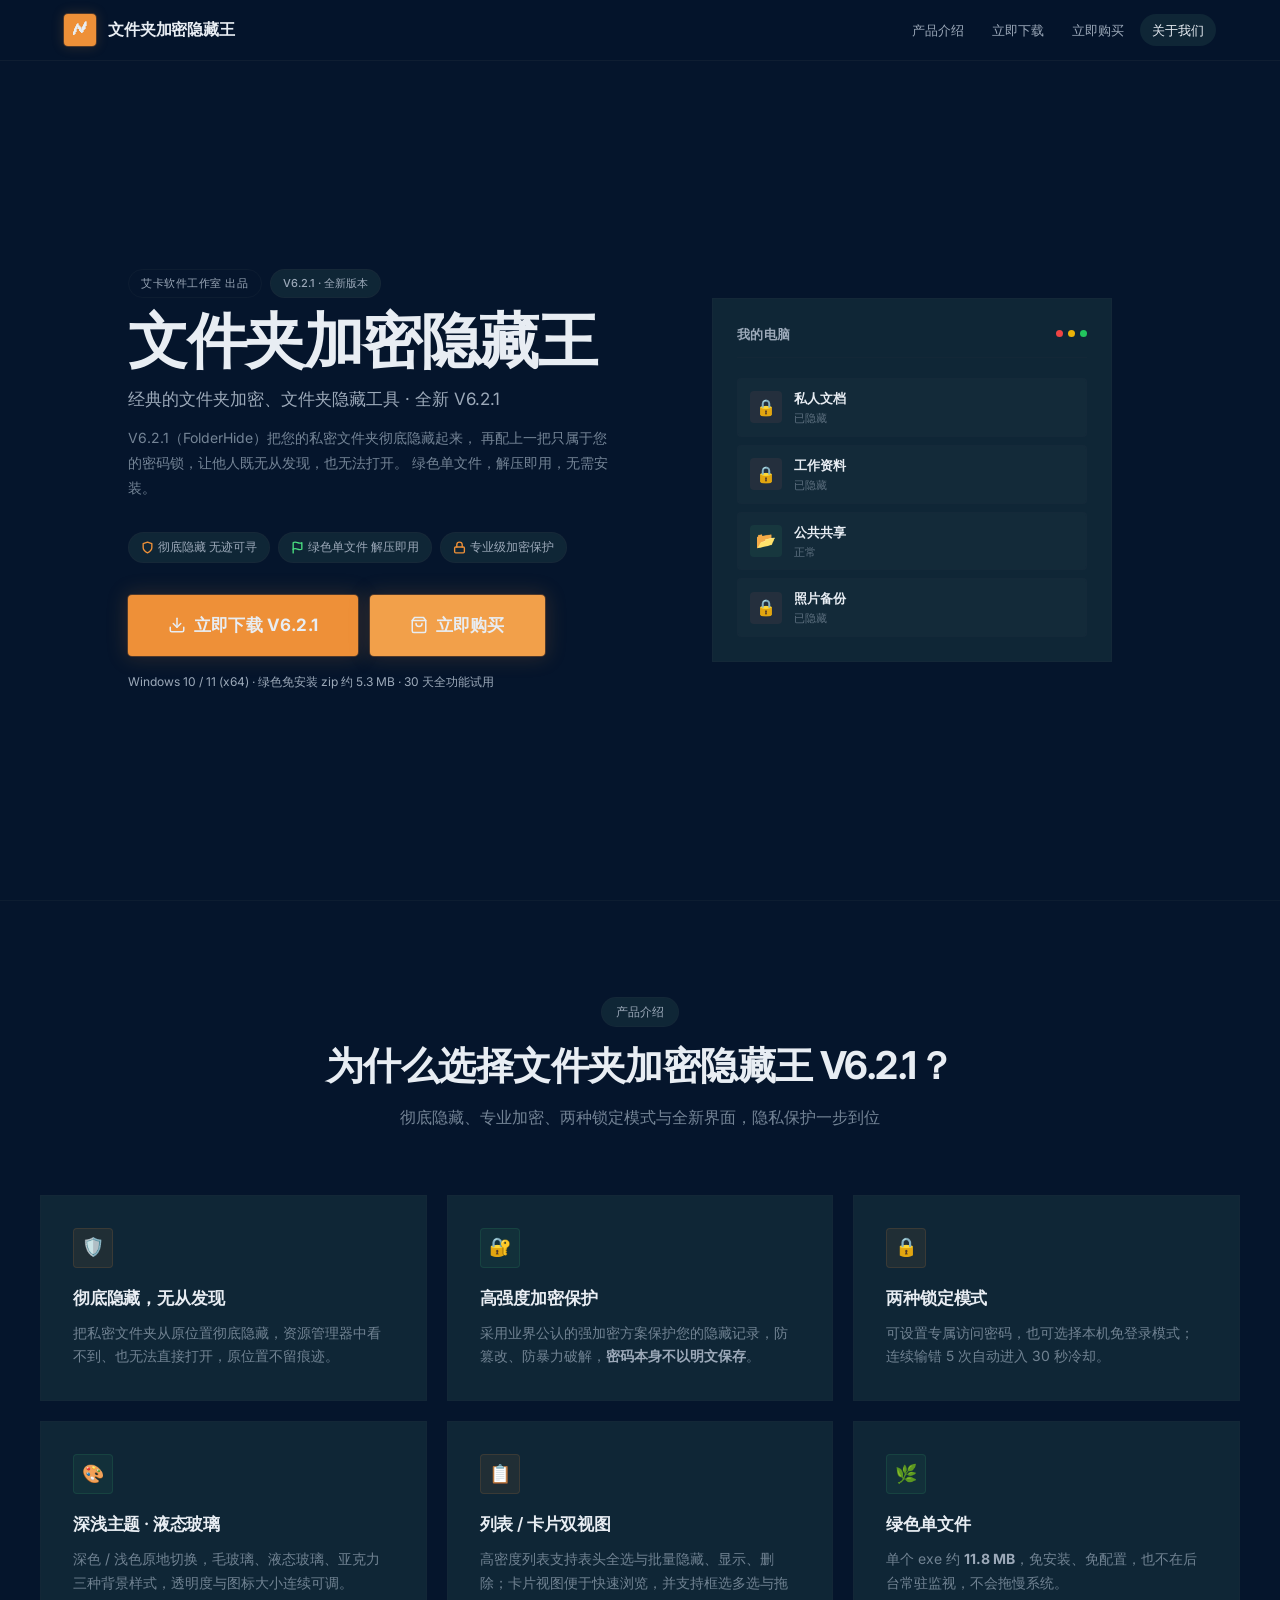
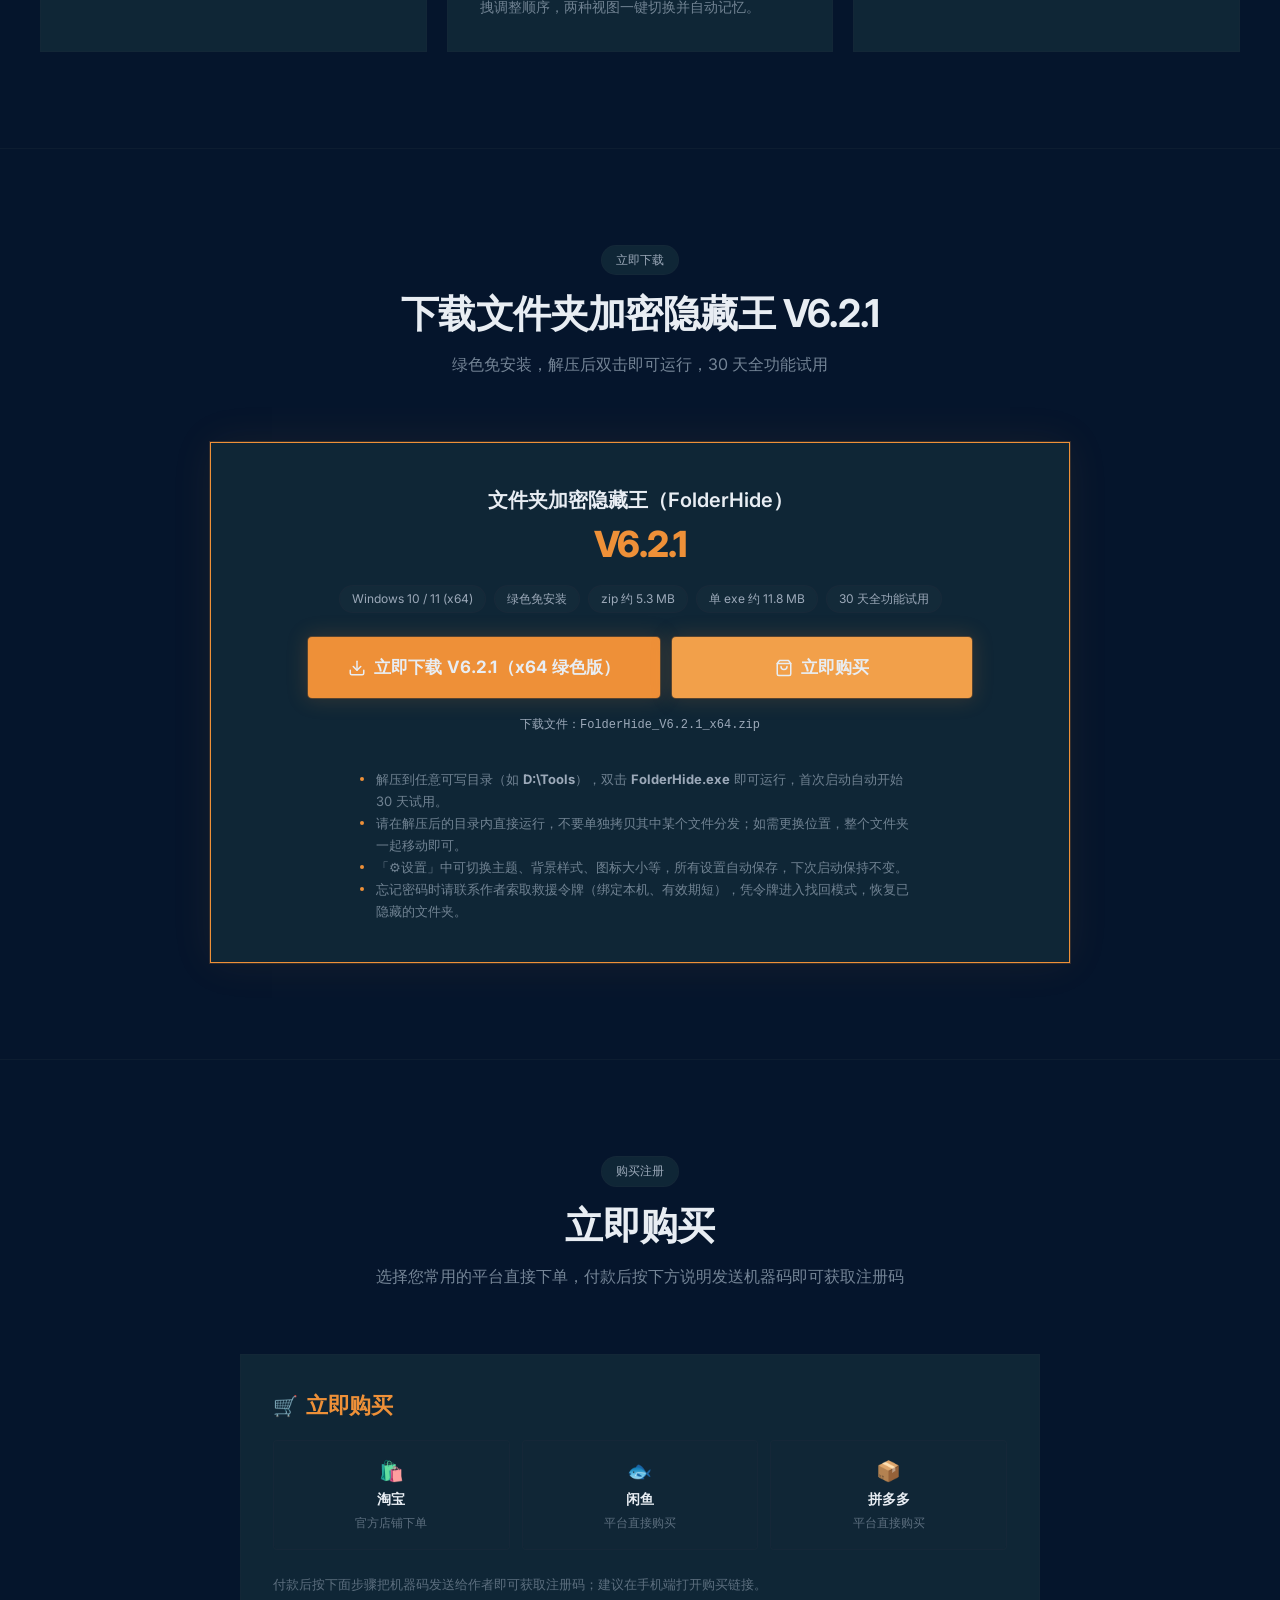
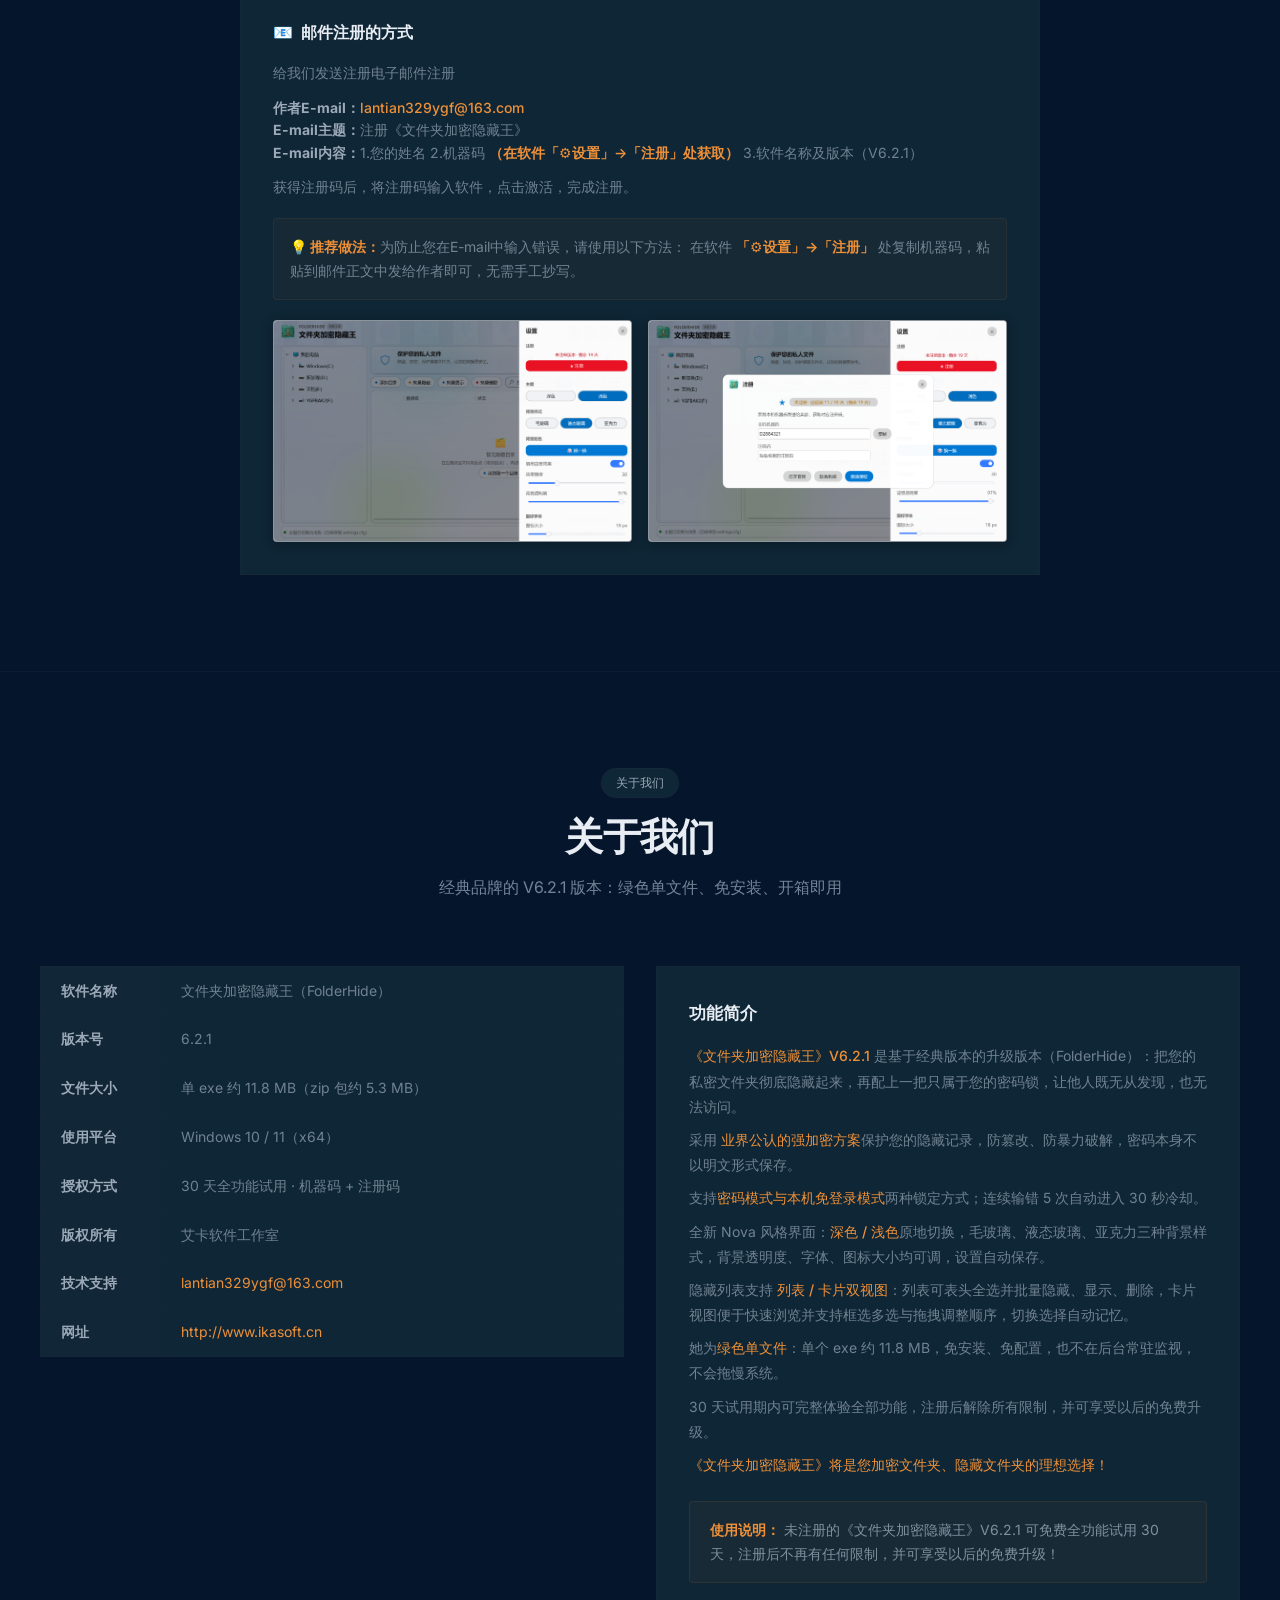
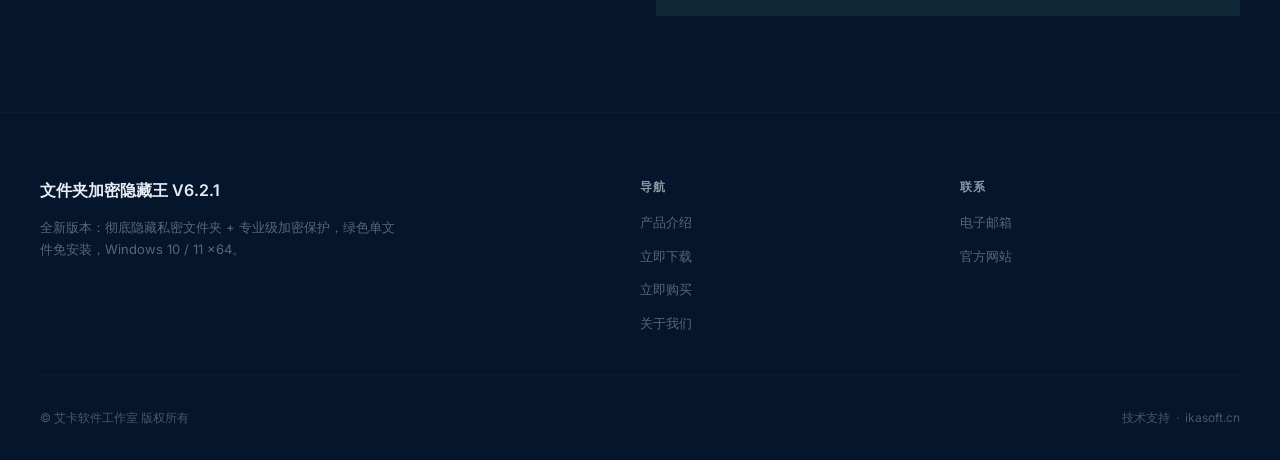
==== commit 390656a4: "fix: 双主按钮同款不同色并修复邮件地址被 Cloudflare 改写" ====
--- a/index.html
+++ b/index.html
@@ -29,6 +29,9 @@
   --color-gold: #ee9038;
   --color-gold-hover: #f3a13e;
   --color-gold-deep: #d47828;
+  /* 购买按钮的近似色 —— 与下载按钮同亮度、同版式，仅色相略偏暖 */
+  --color-gold-alt: #f2a04a;
+  --color-gold-alt-hover: #f7ad58;
 
   /* 文本色 */
   --text-primary: #e8edf3;
@@ -310,6 +313,15 @@
   background: var(--color-gold-hover);
   transform: translateY(-1px);
   color: var(--text-primary);
+}
+
+/* 购买主按钮：与下载主按钮完全同尺寸/同字重/同阴影，仅底色略偏暖 */
+.btn-primary.btn-buy {
+  background: var(--color-gold-alt);
+}
+
+.btn-primary.btn-buy:hover {
+  background: var(--color-gold-alt-hover);
 }
 
 .btn-secondary {
@@ -1142,7 +1154,7 @@
           <svg viewBox="0 0 24 24" fill="none" stroke-width="2" stroke-linecap="round" stroke-linejoin="round"><path d="M21 15v4a2 2 0 01-2 2H5a2 2 0 01-2-2v-4"/><polyline points="7 10 12 15 17 10"/><line x1="12" y1="15" x2="12" y2="3"/></svg>
           立即下载 V6.2.1
         </a>
-        <a href="#buy" class="btn btn-primary btn-lg">
+        <a href="#buy" class="btn btn-primary btn-buy btn-lg">
           <svg viewBox="0 0 24 24" fill="none" stroke-width="2" stroke-linecap="round" stroke-linejoin="round"><path d="M6 2L3 6v14a2 2 0 002 2h14a2 2 0 002-2V6l-3-4z"/><line x1="3" y1="6" x2="21" y2="6"/><path d="M16 10a4 4 0 01-8 0"/></svg>
           立即购买
         </a>
@@ -1268,7 +1280,7 @@
           立即下载 V6.2.1（x64 绿色版）
         </a>
 
-        <a href="#buy" class="btn btn-primary btn-lg">
+        <a href="#buy" class="btn btn-primary btn-buy btn-lg">
           <svg viewBox="0 0 24 24" fill="none" stroke-width="2" stroke-linecap="round" stroke-linejoin="round"><path d="M6 2L3 6v14a2 2 0 002 2h14a2 2 0 002-2V6l-3-4z"/><line x1="3" y1="6" x2="21" y2="6"/><path d="M16 10a4 4 0 01-8 0"/></svg>
           立即购买
         </a>
@@ -1320,7 +1332,7 @@
       <div class="mail-reg">
         <p>给我们发送注册电子邮件注册</p>
         <p>
-          <strong>作者E-mail：</strong><a href="mailto:lantian329ygf@163.com">lantian329ygf@163.com</a><br>
+          <strong>作者E-mail：</strong><a href="mailto:lantian329ygf&#64;163.com">lantian329ygf&#64;163.com</a><br>
           <strong>E-mail主题：</strong>注册《文件夹加密隐藏王》<br>
           <strong>E-mail内容：</strong>1.您的姓名  2.机器码 <span class="highlight">（在软件「⚙设置」→「注册」处获取）</span>  3.软件名称及版本（V6.2.1）
         </p>
@@ -1379,7 +1391,7 @@
             </tr>
             <tr>
               <th>技术支持</th>
-              <td><a href="mailto:lantian329ygf@163.com">lantian329ygf@163.com</a></td>
+              <td><a href="mailto:lantian329ygf&#64;163.com">lantian329ygf&#64;163.com</a></td>
             </tr>
             <tr>
               <th>网址</th>
@@ -1433,7 +1445,7 @@
       <div class="footer-col">
         <h4>联系</h4>
         <ul>
-          <li><a href="mailto:lantian329ygf@163.com">电子邮箱</a></li>
+          <li><a href="mailto:lantian329ygf&#64;163.com">电子邮箱</a></li>
           <li><a href="http://www.ikasoft.cn" target="_blank" rel="noopener">官方网站</a></li>
         </ul>
       </div>
@@ -1442,7 +1454,7 @@
     <div class="footer-bottom">
       <span>© 艾卡软件工作室 版权所有</span>
       <span>
-        <a href="mailto:lantian329ygf@163.com">技术支持</a>
+        <a href="mailto:lantian329ygf&#64;163.com">技术支持</a>
         &nbsp;·&nbsp;
         <a href="http://www.ikasoft.cn" target="_blank" rel="noopener">ikasoft.cn</a>
       </span>
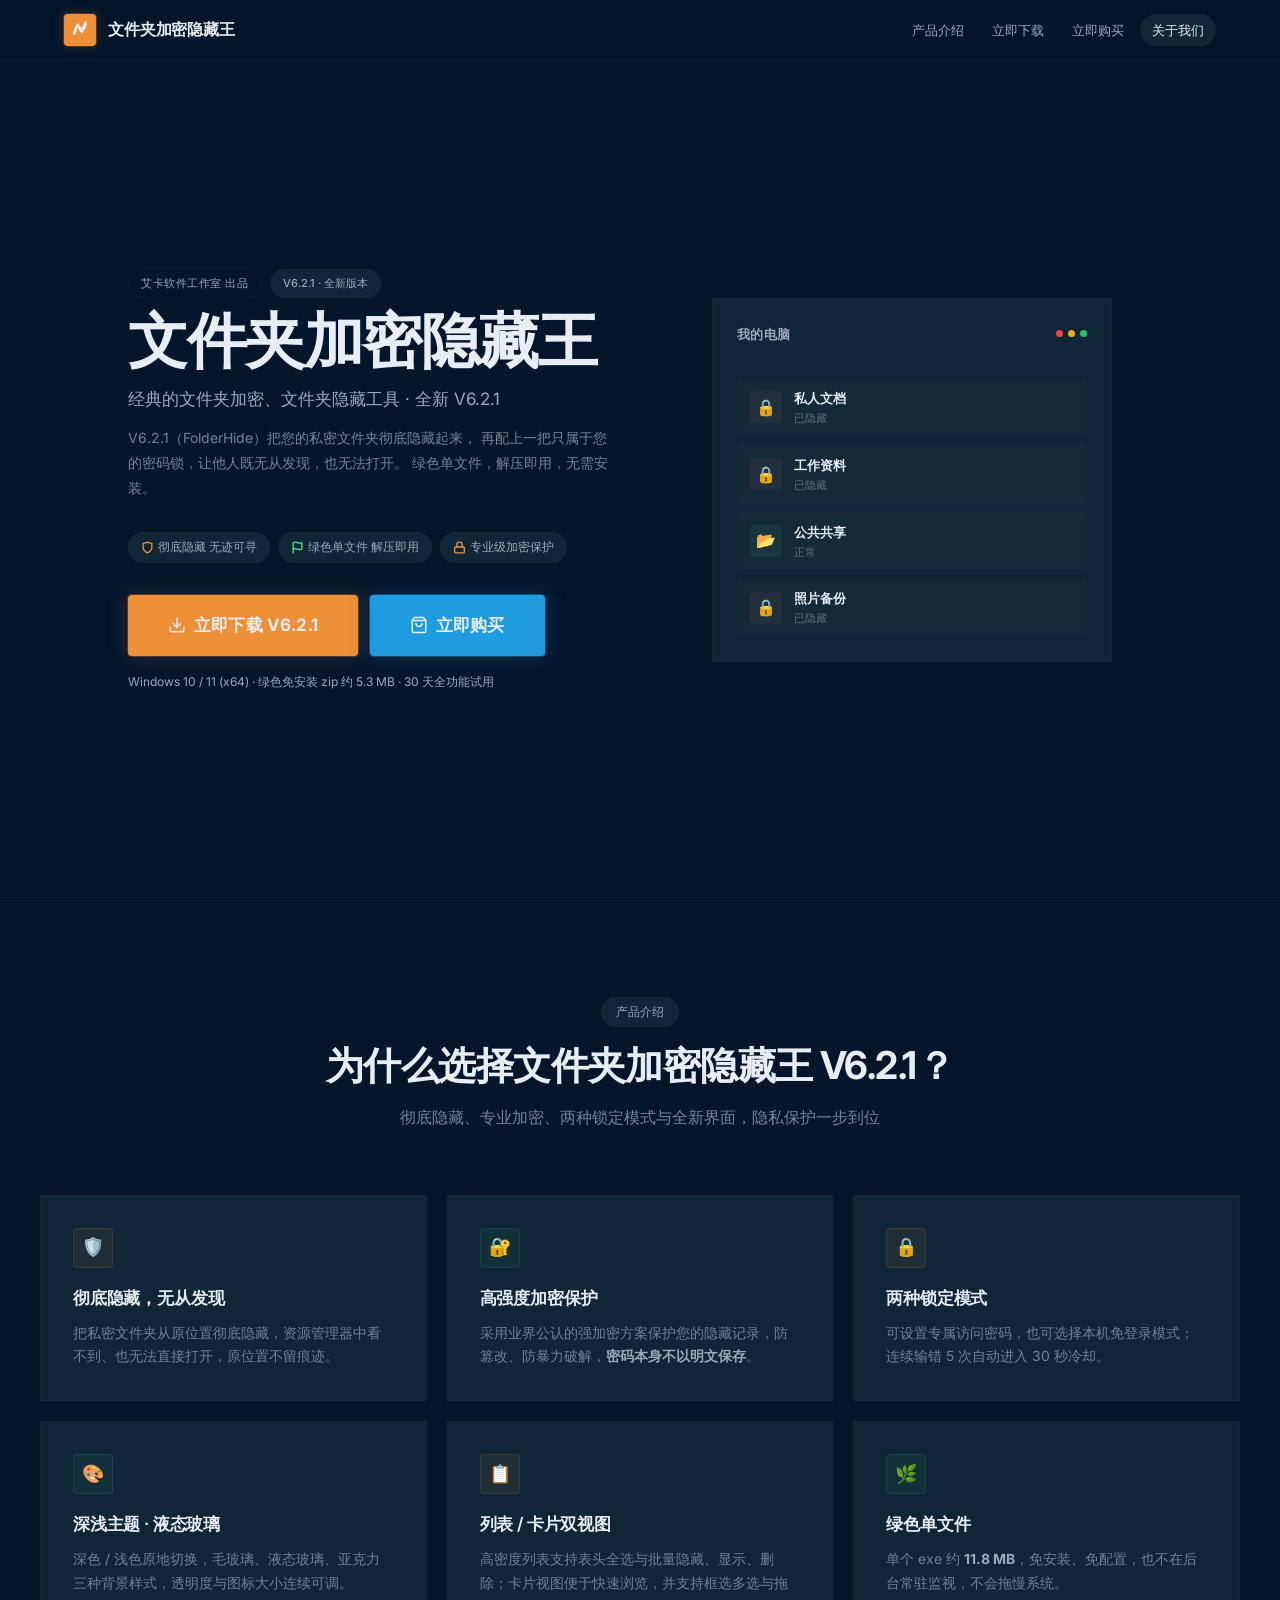
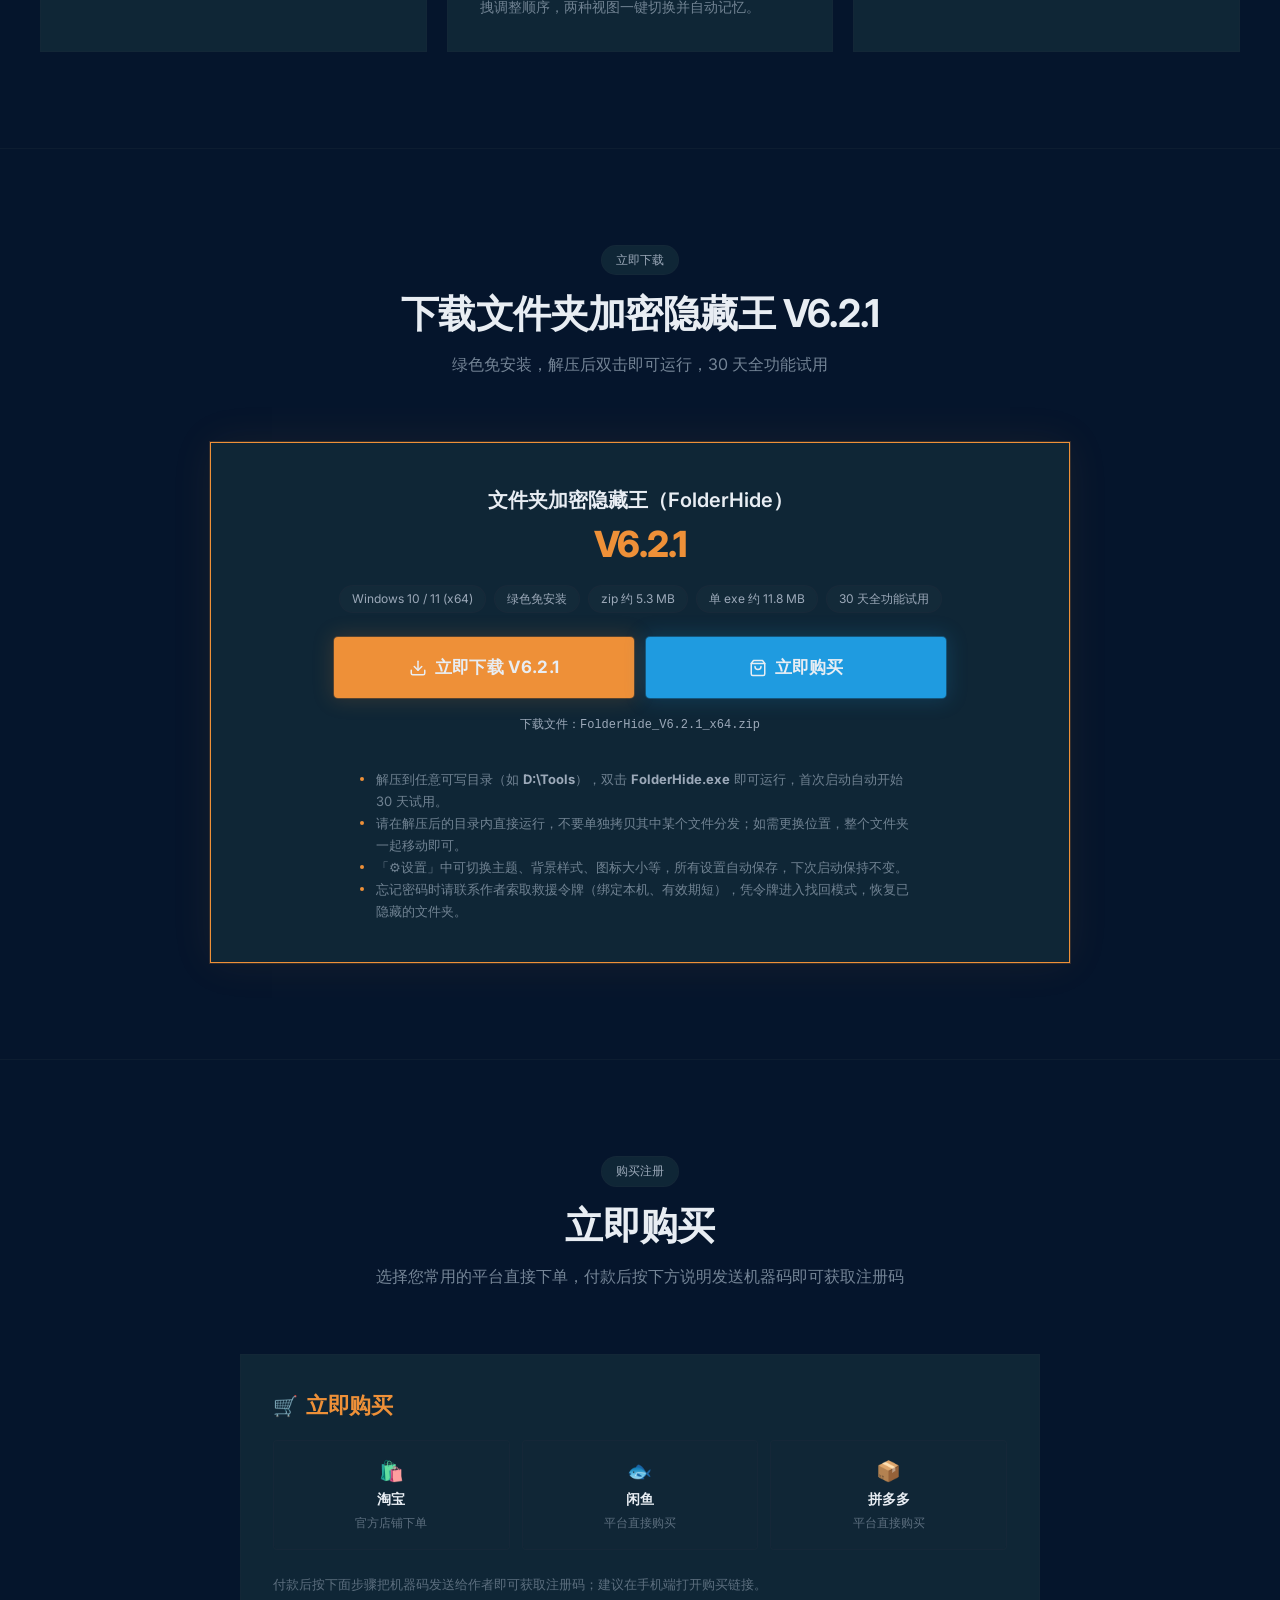
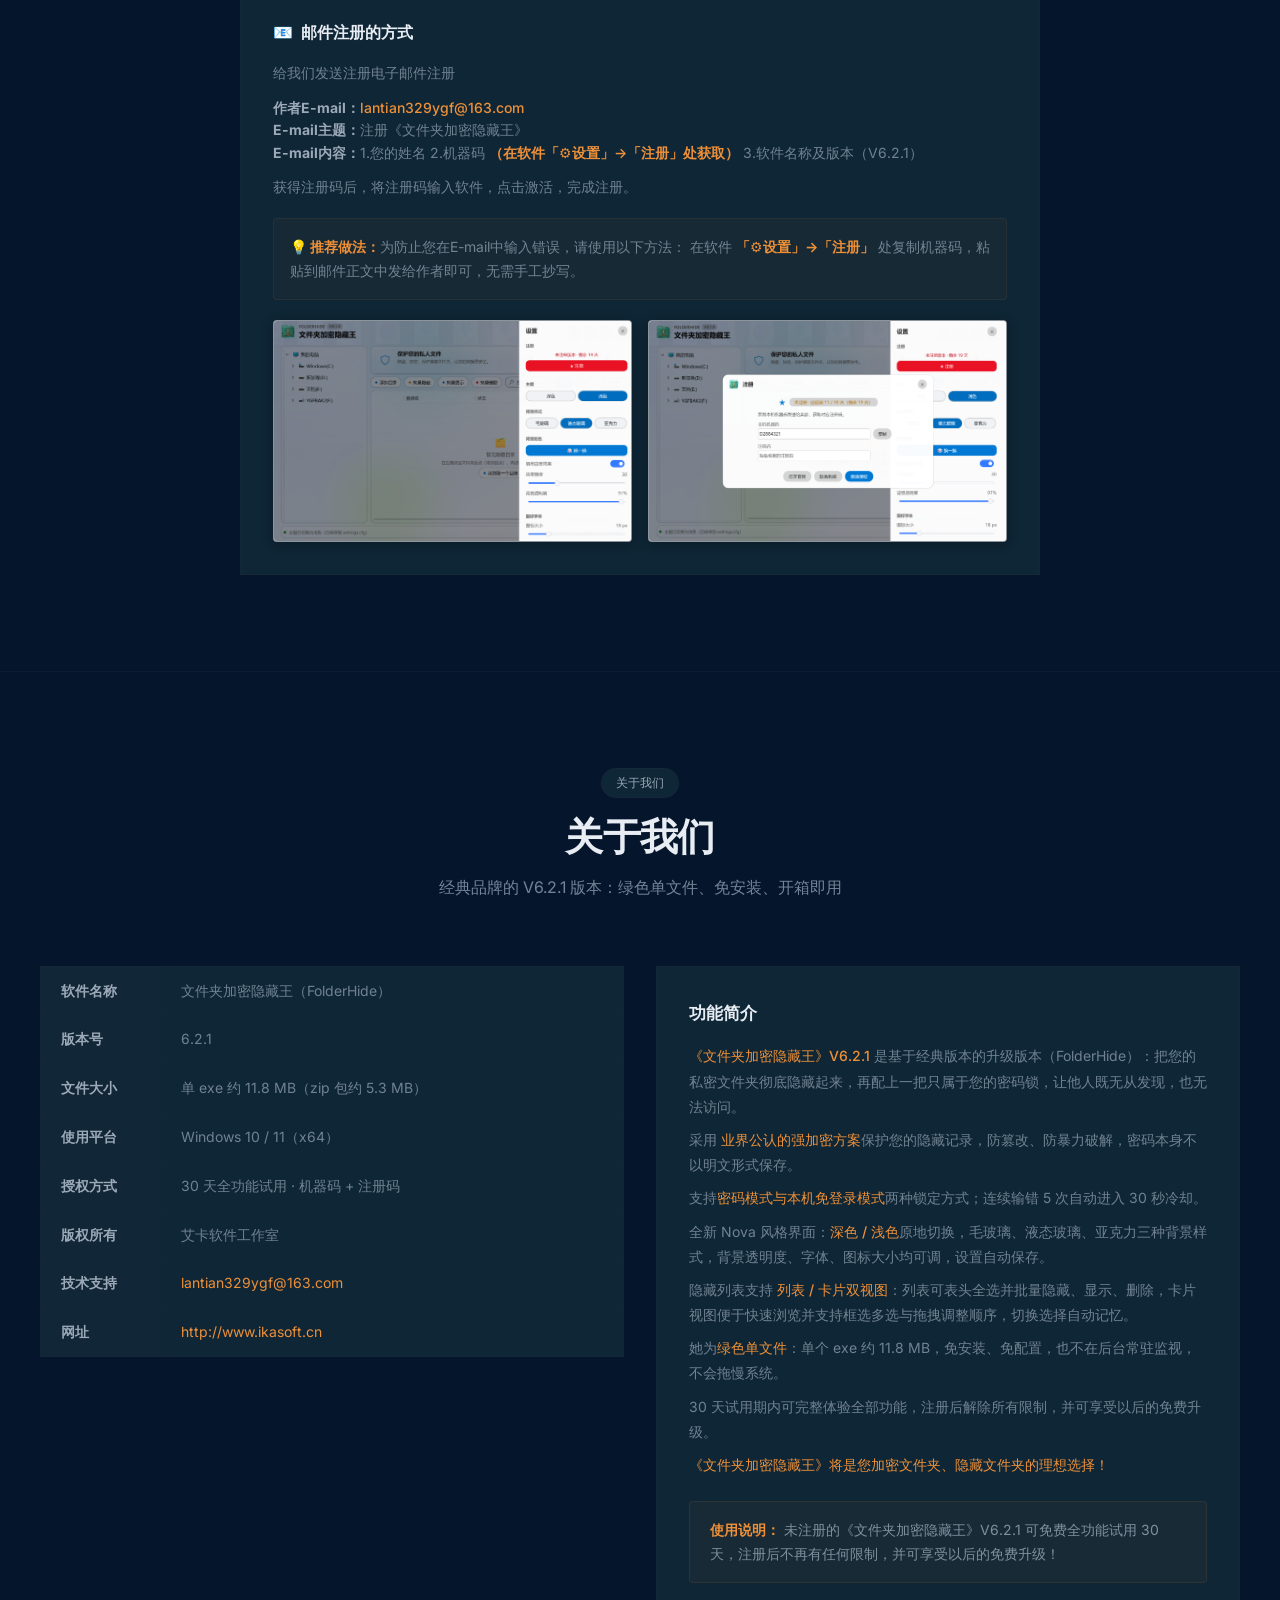
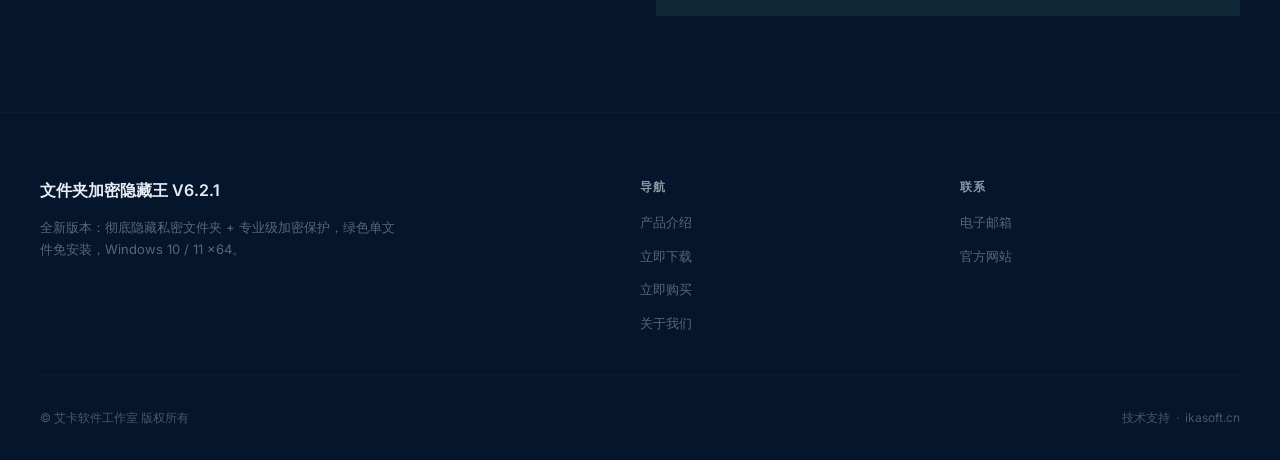
==== commit 850fc0b0: "fix: 双主按钮改为明显异色并统一下载按钮文案" ====
--- a/index.html
+++ b/index.html
@@ -29,9 +29,9 @@
   --color-gold: #ee9038;
   --color-gold-hover: #f3a13e;
   --color-gold-deep: #d47828;
-  /* 购买按钮的近似色 —— 与下载按钮同亮度、同版式，仅色相略偏暖 */
-  --color-gold-alt: #f2a04a;
-  --color-gold-alt-hover: #f7ad58;
+  /* 购买按钮的区分色 —— 与下载按钮同亮度、同版式，色相明显不同（青蓝） */
+  --color-accent-2: #1f9be0;
+  --color-accent-2-hover: #38abec;
 
   /* 文本色 */
   --text-primary: #e8edf3;
@@ -315,13 +315,14 @@
   color: var(--text-primary);
 }
 
-/* 购买主按钮：与下载主按钮完全同尺寸/同字重/同阴影，仅底色略偏暖 */
+/* 购买主按钮：与下载主按钮完全同尺寸/同字重/同圆角/同亮度，仅底色与光晕换为青蓝系 */
 .btn-primary.btn-buy {
-  background: var(--color-gold-alt);
+  background: var(--color-accent-2);
+  box-shadow: 0 0 0 1px rgba(31, 155, 224, 0.35), 0 0 20px 3px rgba(31, 155, 224, 0.18);
 }
 
 .btn-primary.btn-buy:hover {
-  background: var(--color-gold-alt-hover);
+  background: var(--color-accent-2-hover);
 }
 
 .btn-secondary {
@@ -1277,7 +1278,7 @@
       <div class="download-actions">
         <a href="soft/FolderHide_V6.2.1_x64.zip" class="btn btn-primary btn-lg" download>
           <svg viewBox="0 0 24 24" fill="none" stroke-width="2" stroke-linecap="round" stroke-linejoin="round"><path d="M21 15v4a2 2 0 01-2 2H5a2 2 0 01-2-2v-4"/><polyline points="7 10 12 15 17 10"/><line x1="12" y1="15" x2="12" y2="3"/></svg>
-          立即下载 V6.2.1（x64 绿色版）
+          立即下载 V6.2.1
         </a>
 
         <a href="#buy" class="btn btn-primary btn-buy btn-lg">
@@ -1332,7 +1333,7 @@
       <div class="mail-reg">
         <p>给我们发送注册电子邮件注册</p>
         <p>
-          <strong>作者E-mail：</strong><a href="mailto:lantian329ygf&#64;163.com">lantian329ygf&#64;163.com</a><br>
+          <strong>作者E-mail：</strong><a href="mailto:" data-mail-user="lantian329ygf" data-mail-domain="163.com">lantian329ygf&#64;163.com</a><br>
           <strong>E-mail主题：</strong>注册《文件夹加密隐藏王》<br>
           <strong>E-mail内容：</strong>1.您的姓名  2.机器码 <span class="highlight">（在软件「⚙设置」→「注册」处获取）</span>  3.软件名称及版本（V6.2.1）
         </p>
@@ -1391,7 +1392,7 @@
             </tr>
             <tr>
               <th>技术支持</th>
-              <td><a href="mailto:lantian329ygf&#64;163.com">lantian329ygf&#64;163.com</a></td>
+              <td><a href="mailto:" data-mail-user="lantian329ygf" data-mail-domain="163.com">lantian329ygf&#64;163.com</a></td>
             </tr>
             <tr>
               <th>网址</th>
@@ -1445,7 +1446,7 @@
       <div class="footer-col">
         <h4>联系</h4>
         <ul>
-          <li><a href="mailto:lantian329ygf&#64;163.com">电子邮箱</a></li>
+          <li><a href="mailto:" data-mail-user="lantian329ygf" data-mail-domain="163.com">电子邮箱</a></li>
           <li><a href="http://www.ikasoft.cn" target="_blank" rel="noopener">官方网站</a></li>
         </ul>
       </div>
@@ -1454,7 +1455,7 @@
     <div class="footer-bottom">
       <span>© 艾卡软件工作室 版权所有</span>
       <span>
-        <a href="mailto:lantian329ygf&#64;163.com">技术支持</a>
+        <a href="mailto:" data-mail-user="lantian329ygf" data-mail-domain="163.com">技术支持</a>
         &nbsp;·&nbsp;
         <a href="http://www.ikasoft.cn" target="_blank" rel="noopener">ikasoft.cn</a>
       </span>
@@ -1516,9 +1517,9 @@
     window.scrollTo({ top: 0, behavior: 'smooth' });
   });
 
-  // 所有邮件入口统一预填标题与正文；mailto 参数由 JS 生成，避免长串重复与 HTML 属性中的 & 转义问题
+  // 所有邮件入口统一预填标题与正文。地址由 data 属性分行拼接，避免 Cloudflare 邮箱混淆把静态 mailto 改写成
+  // /cdn-cgi/l/email-protection#… 且缺少 data-cfemail 导致点击后地址显示错误。
   (function initMailtoLinks() {
-    var recipient = 'lantian329ygf@163.com';
     var subject = '咨询：文件夹加密隐藏王 V6.2.1 购买与注册';
     var body = [
       '您好，我想咨询《文件夹加密隐藏王》V6.2.1 的购买与注册事宜。',
@@ -1534,12 +1535,12 @@
       '',
       '谢谢！'
     ].join('\r\n');
-    var href = 'mailto:' + recipient +
-      '?subject=' + encodeURIComponent(subject) +
-      '&body=' + encodeURIComponent(body);
-
-    document.querySelectorAll('a[href^="mailto:"]').forEach(function(link) {
-      link.setAttribute('href', href);
+
+    document.querySelectorAll('a[data-mail-user]').forEach(function(link) {
+      var recipient = link.getAttribute('data-mail-user') + '@' + link.getAttribute('data-mail-domain');
+      link.setAttribute('href', 'mailto:' + recipient +
+        '?subject=' + encodeURIComponent(subject) +
+        '&body=' + encodeURIComponent(body));
     });
   })();
 })();
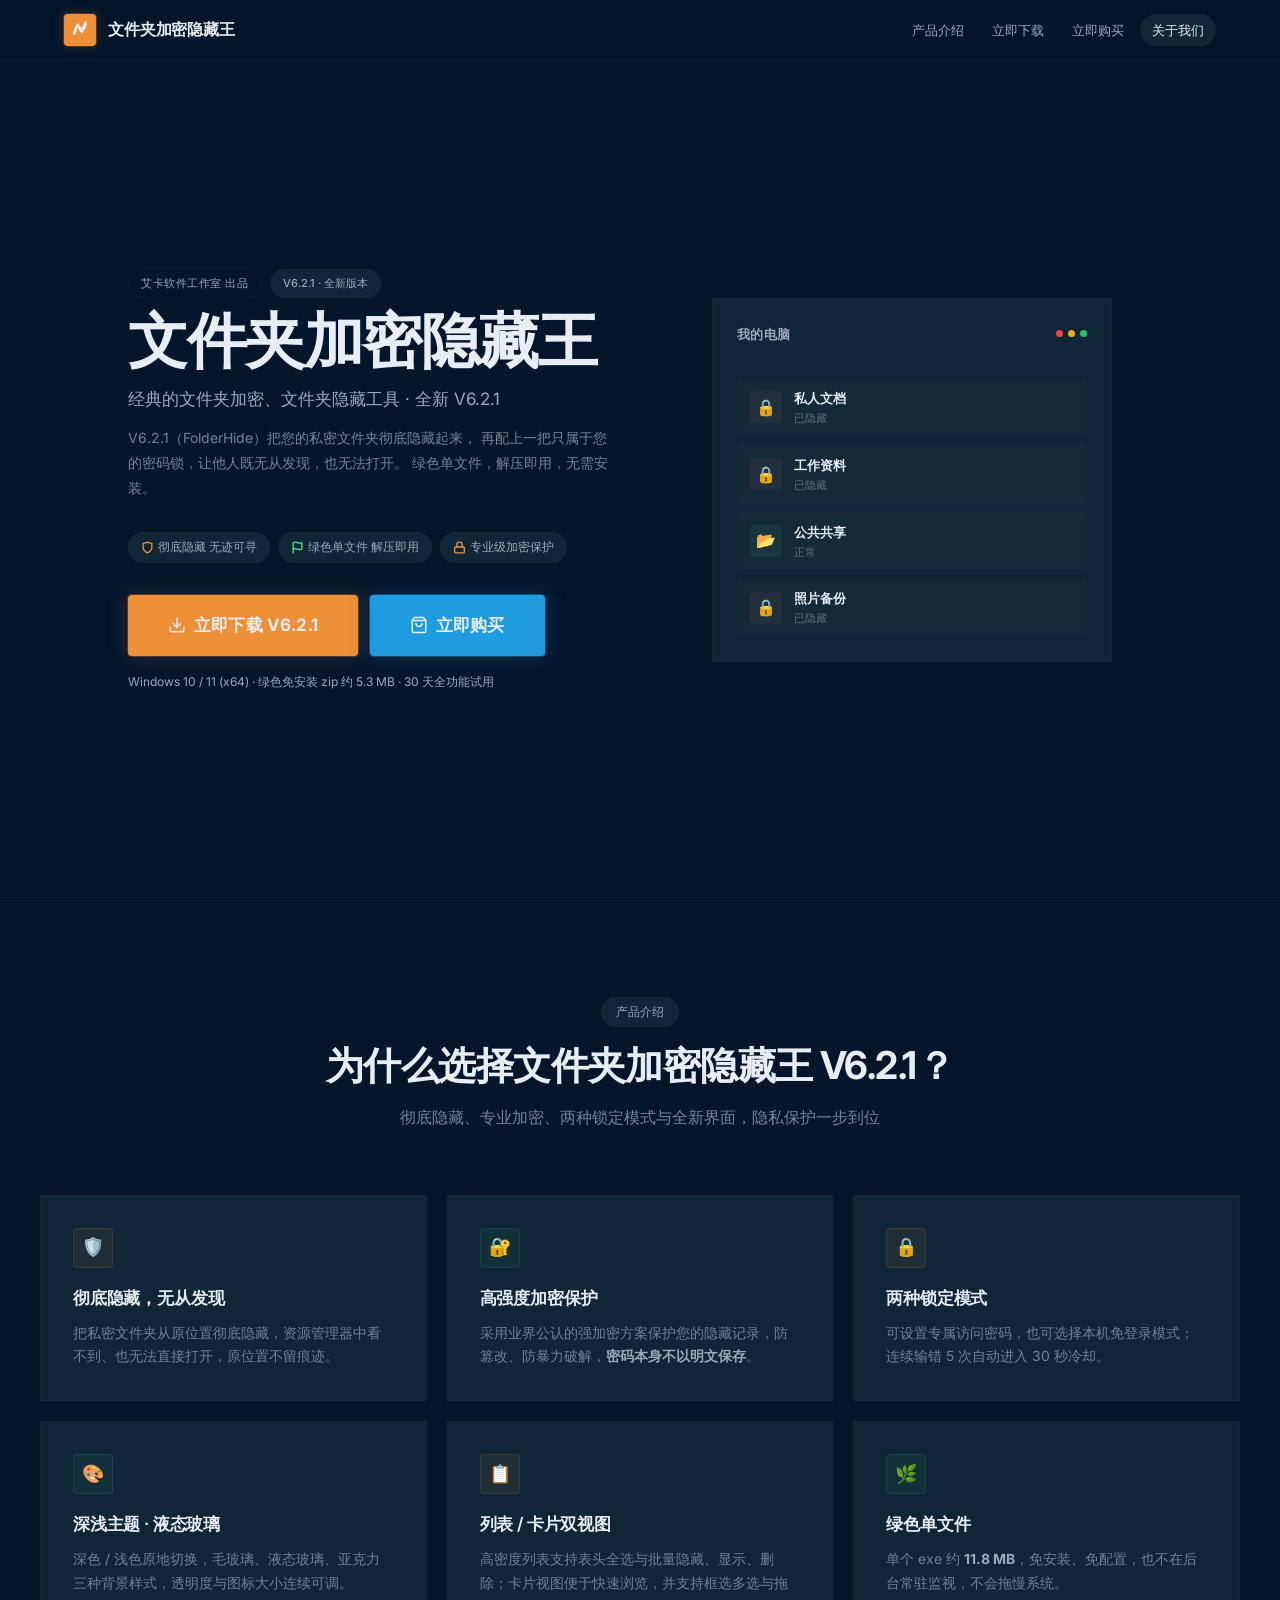
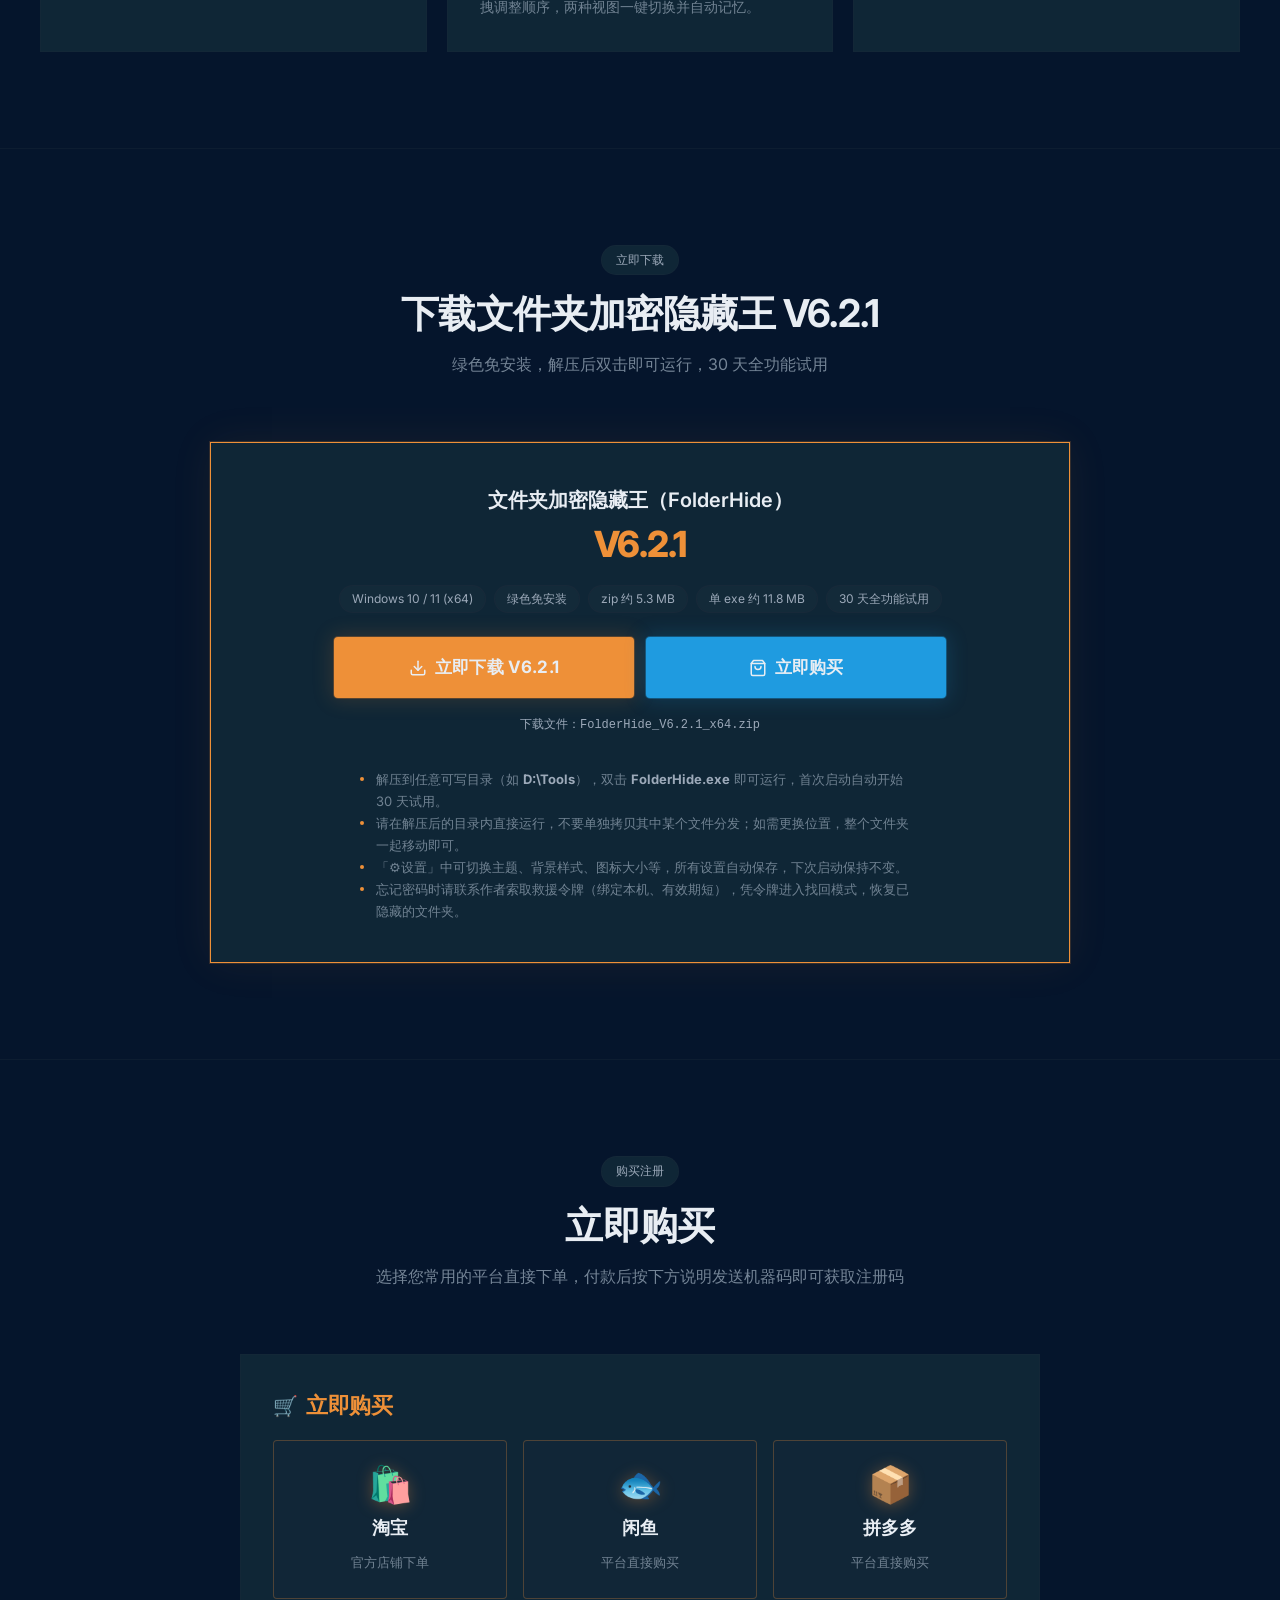
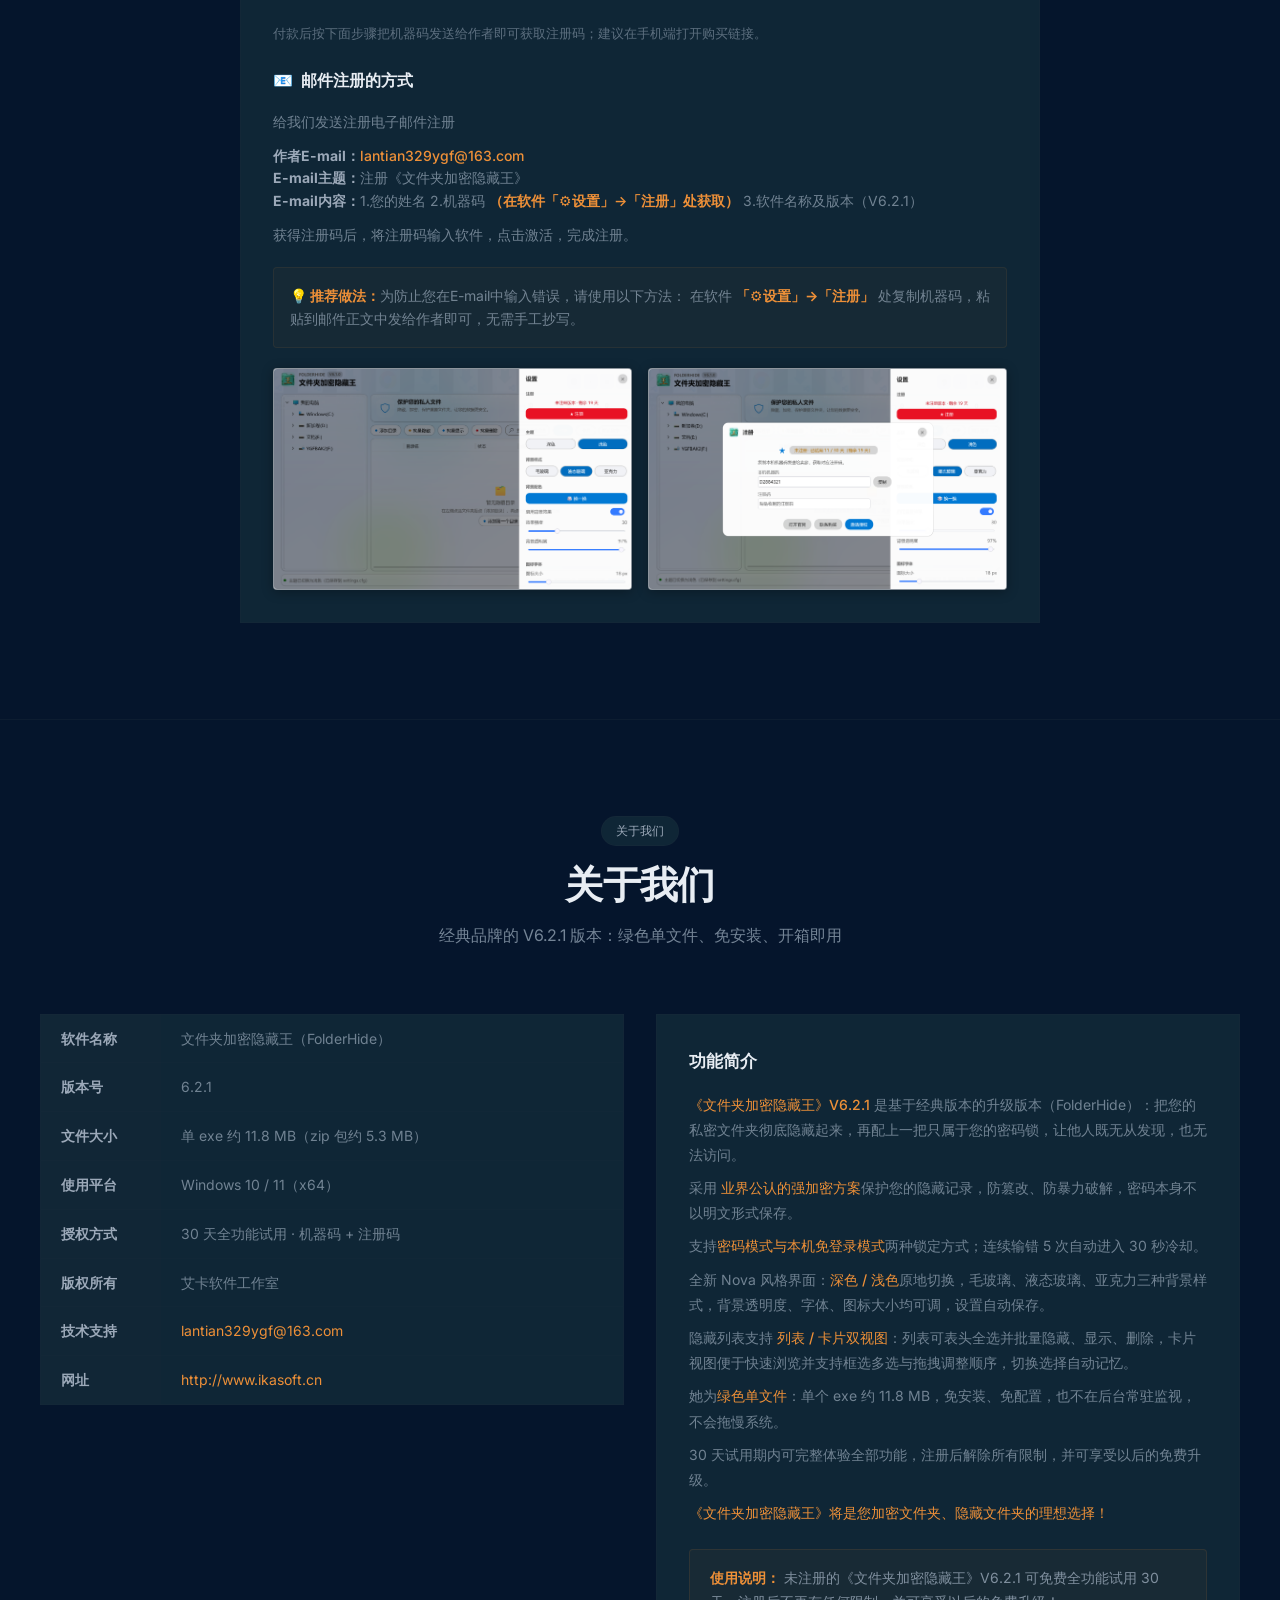
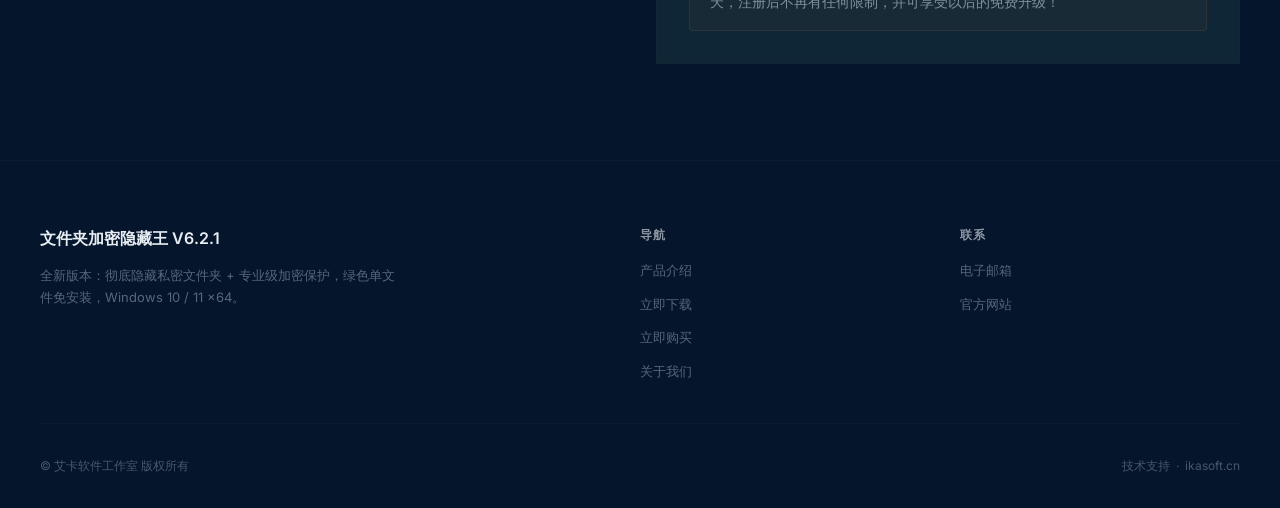
==== commit 3fffa660: "fix: 放大立即购买三平台卡片图标与文字" ====
--- a/index.html
+++ b/index.html
@@ -750,11 +750,11 @@
   box-shadow: 0 2px 12px rgba(0, 0, 0, 0.3);
 }
 
-/* 在线购买方式 */
+/* 在线购买方式 —— 三平台入口做大做醒目 */
 .buy-grid {
   display: grid;
   grid-template-columns: repeat(3, 1fr);
-  gap: var(--space-3);
+  gap: var(--space-4);
   margin-bottom: var(--space-6);
 }
 
@@ -762,35 +762,43 @@
   display: flex;
   flex-direction: column;
   align-items: center;
-  gap: 2px;
-  padding: var(--space-4) var(--space-3);
-  background: rgba(26, 42, 58, 0.18);
-  border: 1px solid rgba(26, 42, 58, 0.5);
+  justify-content: center;
+  gap: var(--space-2);
+  padding: var(--space-6) var(--space-4);
+  background: rgba(26, 42, 58, 0.28);
+  border: 1px solid rgba(238, 144, 56, 0.28);
   border-radius: var(--radius-sm);
   text-align: center;
   transition: all var(--duration-fast) var(--ease-out);
 }
 
 .buy-card:hover {
-  background: rgba(238, 144, 56, 0.06);
-  border-color: rgba(238, 144, 56, 0.45);
-  transform: translateY(-1px);
+  background: rgba(238, 144, 56, 0.1);
+  border-color: rgba(238, 144, 56, 0.7);
+  box-shadow: 0 0 0 1px rgba(238, 144, 56, 0.25), 0 0 24px rgba(238, 144, 56, 0.12);
+  transform: translateY(-2px);
 }
 
 .buy-icon {
-  font-size: 1.25rem;
-  line-height: 1.4;
+  font-size: 2.25rem;
+  line-height: 1.1;
+  filter: drop-shadow(0 2px 8px rgba(238, 144, 56, 0.35));
 }
 
 .buy-name {
-  font-size: 0.875rem;
-  font-weight: 600;
-  color: var(--text-primary);
+  font-size: 1.125rem;
+  font-weight: 700;
+  letter-spacing: 0.01em;
+  color: var(--text-primary);
+}
+
+.buy-card:hover .buy-name {
+  color: var(--color-gold-hover);
 }
 
 .buy-desc {
-  font-size: 0.75rem;
-  color: rgba(154, 169, 185, 0.55);
+  font-size: 0.8125rem;
+  color: rgba(154, 169, 185, 0.7);
 }
 
 .buy-hint {
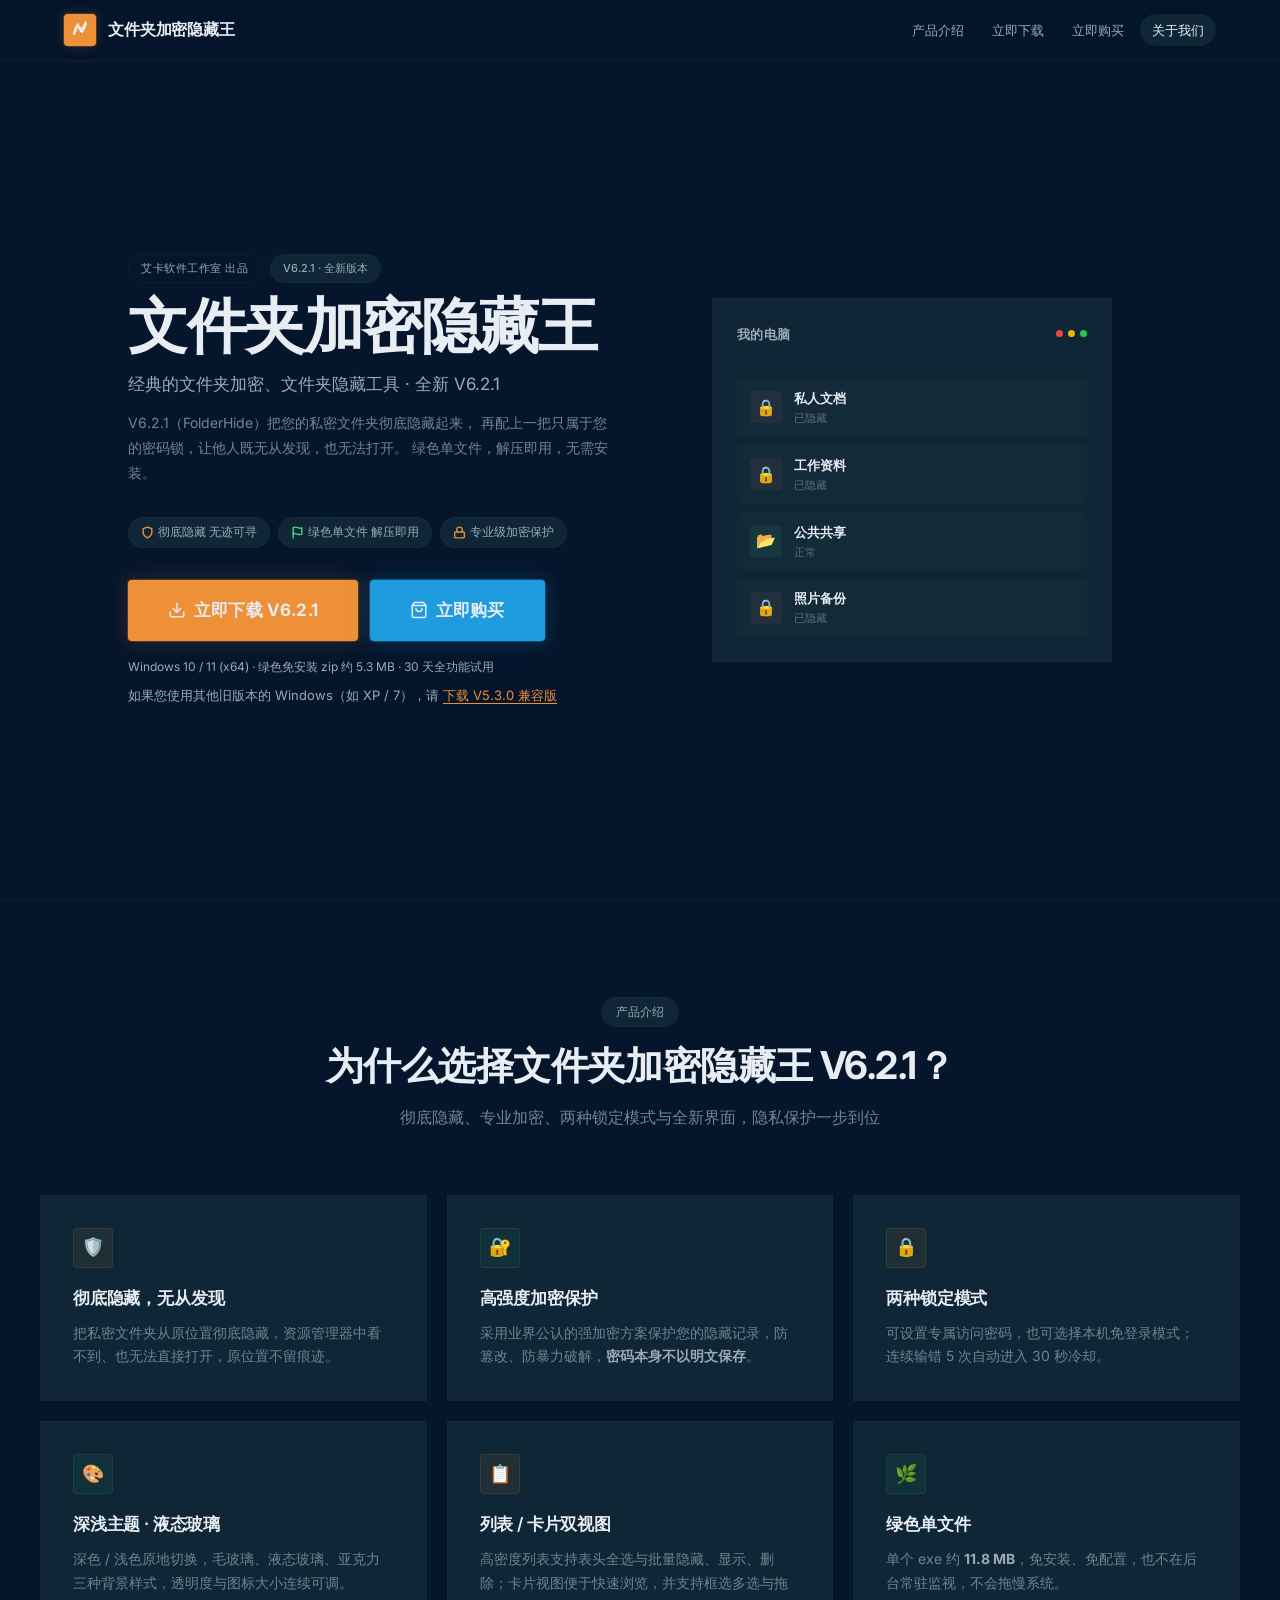
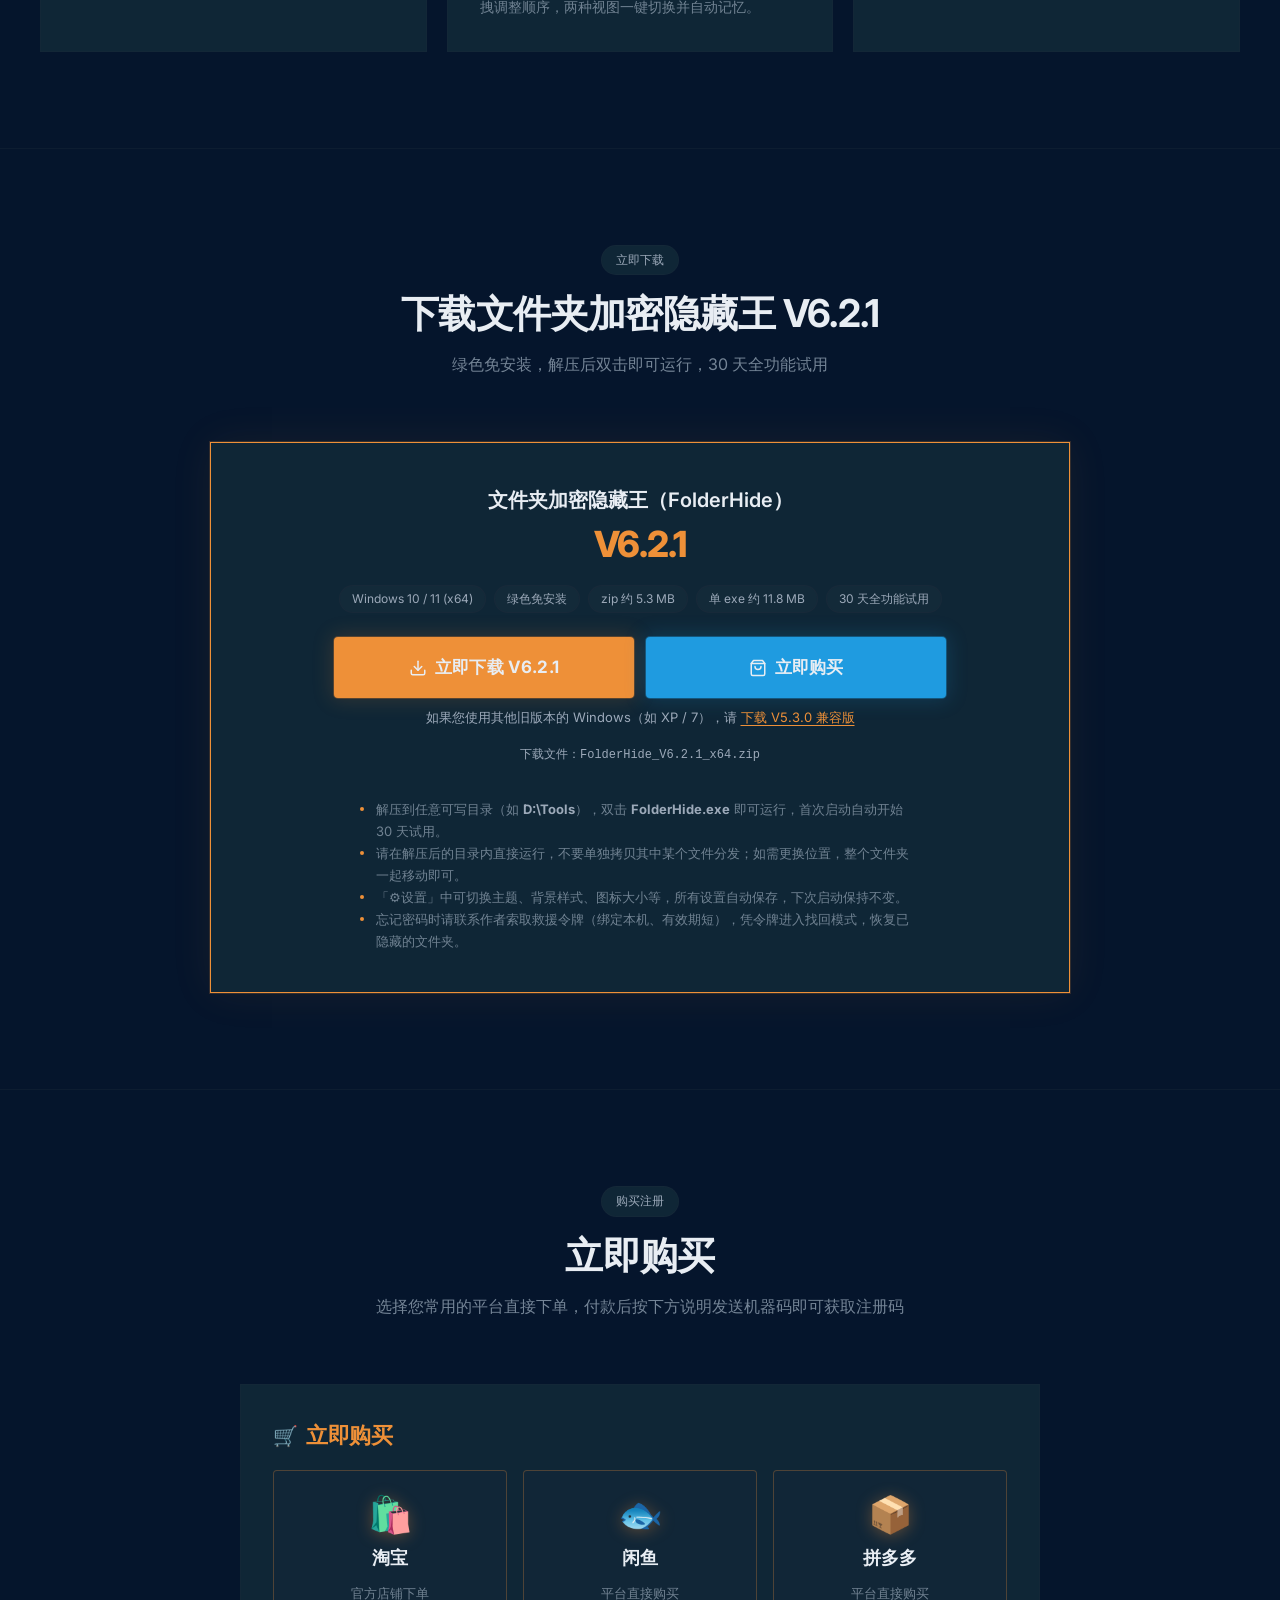
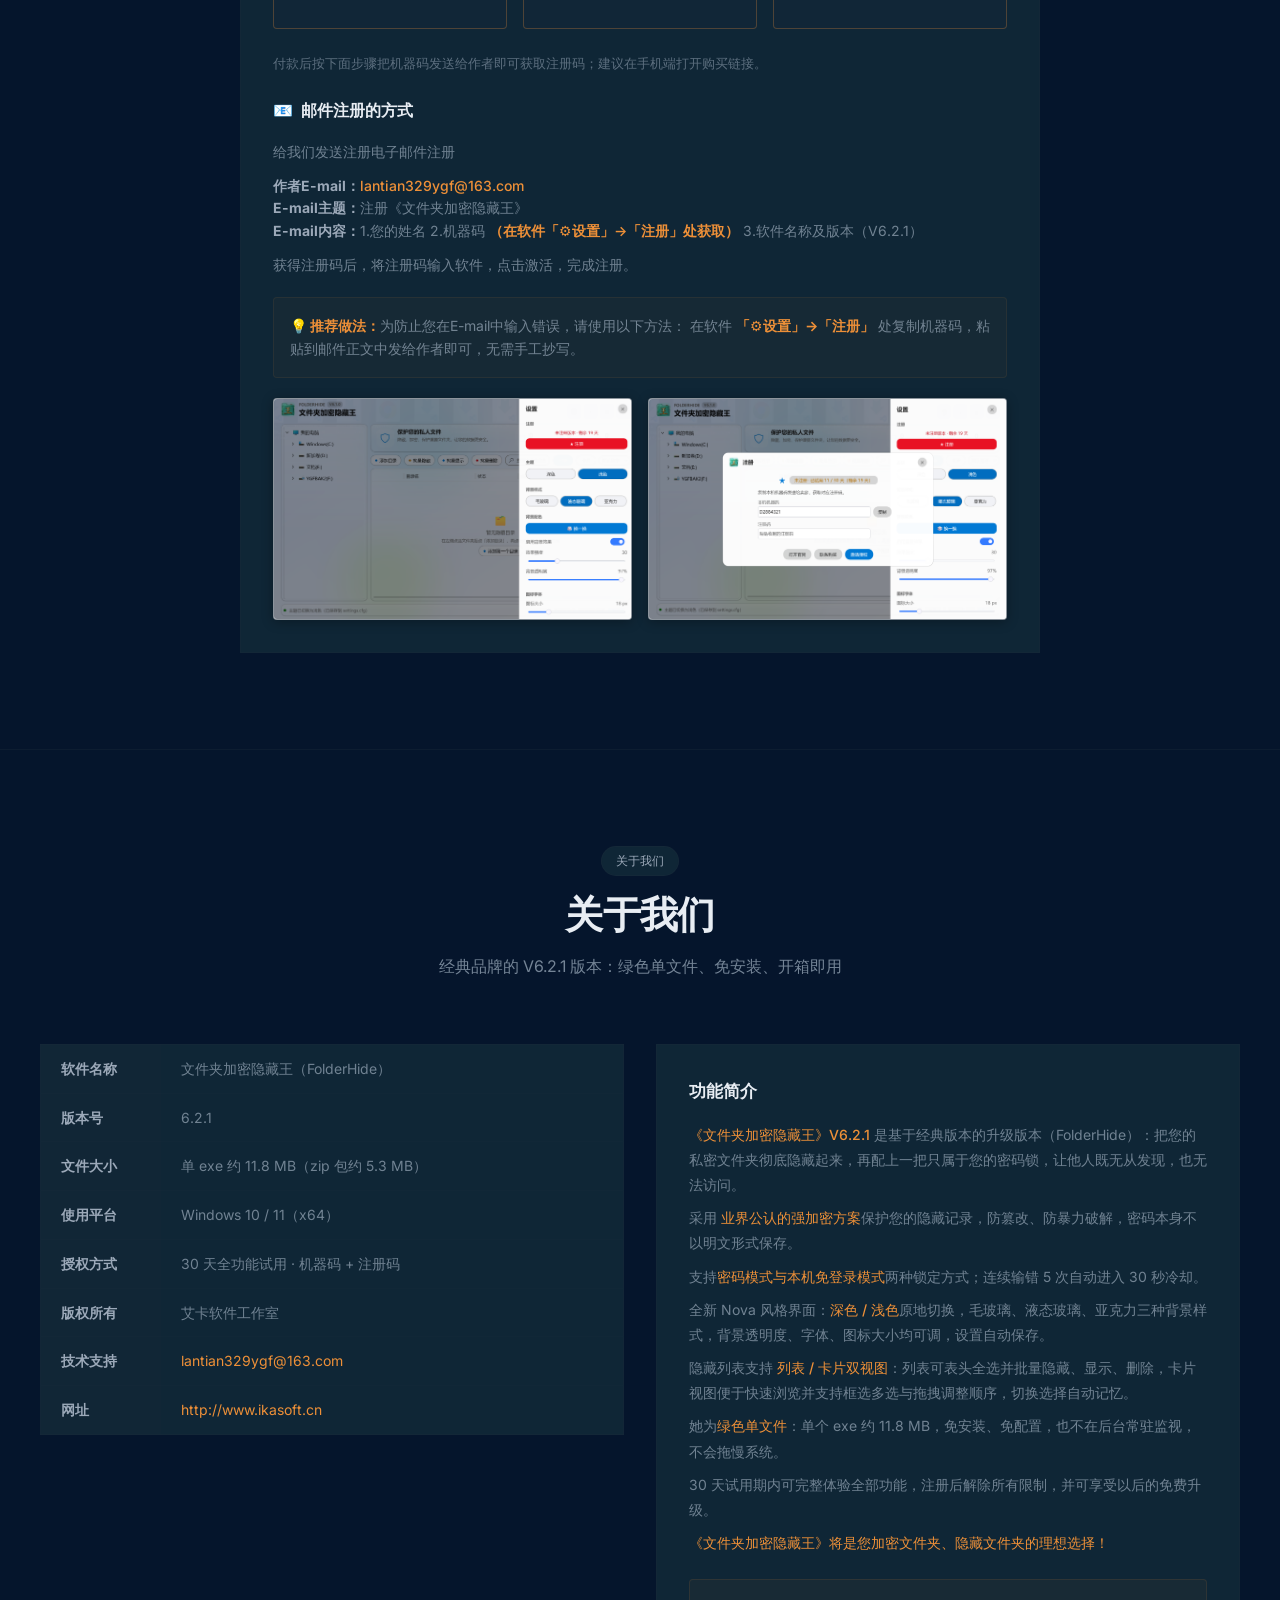
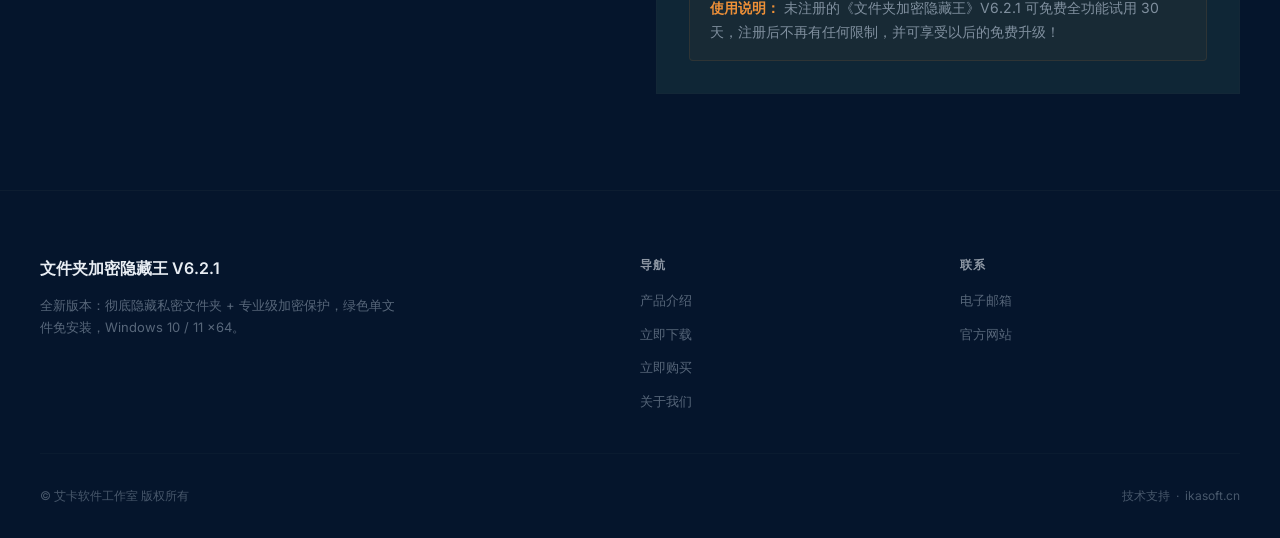
==== commit 7ba2acb6: "feat: 首页新增 V5.3.0 旧版 Windows 兼容下载入口 首屏与 #download 两个下载按钮下方各加一条旧版提示，链接 soft/folderhide_v5.3.0_x86.zip" ====
--- a/index.html
+++ b/index.html
@@ -6,6 +6,33 @@
 <title>文件夹加密隐藏王 V6.2.1 — 文件夹加密、文件夹隐藏系统安全工具（绿色免费下载）</title>
 <meta name="description" content="《文件夹加密隐藏王》V6.2.1：强隐蔽的文件夹隐藏与专业级加密保护，绿色单文件免安装，解压即用。Windows 10/11 x64，30 天全功能试用，官网直接下载。">
 <meta name="keywords" content="文件夹加密隐藏王, FolderHide, 文件夹加密, 文件夹隐藏, 加密软件, 隐藏文件夹, 绿色软件下载, 艾卡软件工作室">
+
+<!--
+  文件：index.html（ikasoft.cn 官网单页）
+  首次创建：Tony / 2026-06-09（V0.1.0 基线）
+  功能：产品介绍 → 立即下载 → 立即购买 → 关于我们 四段式单页，CSS/JS 全部内联
+  最后修改：Tony / 2026-11-05 14:15:47（邮件入口 noscript 明文兜底 + 注册口径统一）
+-->
+<meta name="theme-color" content="#05152c">
+<link rel="canonical" href="https://www.ikasoft.cn/">
+
+<!-- 站点图标：显式声明 rel="icon" 后浏览器不再回退请求 /favicon.ico（消除 404） -->
+<link rel="icon" type="image/svg+xml" href="favicon.svg">
+<link rel="icon" type="image/x-icon" href="favicon.ico" sizes="any">
+
+<!-- Open Graph / 社交分享（色值与设计令牌同源；head 元信息与独立图标资源无法引用 CSS 变量） -->
+<meta property="og:type" content="website">
+<meta property="og:site_name" content="艾卡软件工作室">
+<meta property="og:locale" content="zh_CN">
+<meta property="og:url" content="https://www.ikasoft.cn/">
+<meta property="og:title" content="文件夹加密隐藏王 V6.2.1 — 文件夹加密、文件夹隐藏系统安全工具">
+<meta property="og:description" content="强隐蔽的文件夹隐藏与专业级加密保护，绿色单文件免安装，解压即用。Windows 10/11 x64，30 天全功能试用，官网直接下载。">
+<meta property="og:image" content="https://www.ikasoft.cn/image/og-cover.png">
+<meta property="og:image:width" content="1200">
+<meta property="og:image:height" content="630">
+<meta name="twitter:card" content="summary_large_image">
+<meta name="twitter:title" content="文件夹加密隐藏王 V6.2.1 — 艾卡软件工作室">
+<meta name="twitter:description" content="绿色单文件免安装，彻底隐藏 + 高强度加密保护，30 天全功能试用。">
 
 <link rel="preconnect" href="https://fonts.googleapis.com">
 <link rel="preconnect" href="https://fonts.gstatic.com" crossorigin>
@@ -367,6 +394,27 @@
   font-size: 0.75rem;
   color: var(--color-text-secondary);
   line-height: 1.6;
+}
+
+/* 旧版本 Windows 兼容版下载提示（首屏与下载区共用） */
+.legacy-download {
+  margin-top: var(--space-2);
+  font-size: 0.8125rem;
+  color: var(--color-text-secondary);
+  line-height: 1.7;
+}
+
+.legacy-download a {
+  color: var(--color-gold);
+  text-decoration: underline;
+  text-underline-offset: 3px;
+}
+
+.legacy-download a:hover { color: var(--color-gold-hover); }
+
+.legacy-download a:focus-visible {
+  outline: 2px solid var(--color-gold);
+  outline-offset: 3px;
 }
 
 /* 导航下载入口 */
@@ -1096,9 +1144,52 @@
   .download-card .btn { min-width: 0; }
   .download-version { font-size: 1.75rem; }
 }
+/* ===================== 无脚本环境邮件兜底 ===================== */
+/* 禁用 JavaScript 时 4 处邮件链接无法拼接；固定底栏常驻，颜色全部走设计令牌 */
+.noscript-mail {
+  position: fixed;
+  left: 0;
+  right: 0;
+  bottom: 0;
+  z-index: 9999;
+  padding: var(--space-3) var(--space-4);
+  background: var(--bg-surface-dark);
+  color: var(--text-primary);
+  border-top: 1px solid var(--color-gold);
+  font-size: 0.875rem;
+  line-height: 1.7;
+  text-align: center;
+}
+.noscript-mail a { color: var(--color-gold); text-decoration: underline; }
+.noscript-mail-alt {
+  display: block;
+  margin-top: var(--space-1);
+  color: var(--text-body);
+  font-size: 0.8125rem;
+}
+/* 提示条为 fixed；:has() 只在无脚本环境（元素真实存在）给 body 补底部留白，避免遮挡页脚 */
+body:has(.noscript-mail) { padding-bottom: 5rem; }
+@media (max-width: 600px) {
+  .noscript-mail { font-size: 0.8125rem; padding: var(--space-2) var(--space-3); }
+  body:has(.noscript-mail) { padding-bottom: 11rem; }
+}
+
 </style>
 </head>
 <body>
+<!-- 禁用 JavaScript 时的邮件入口兜底：4 处邮件链接依赖 initMailtoLinks() 运行时拼接，无脚本时 href 为空；
+     Cloudflare 会把静态 href="mailto:" 改写成 /cdn-cgi/l/email-protection#…（线上实测连空地址也被改写），
+     且其 email-decode.min.js 在无脚本环境同样不执行。故用 email_off 关闭 CF 混淆，给出纯静态明文地址。 -->
+<noscript>
+  <!--email_off-->
+  <div class="noscript-mail" role="status">
+    <strong>提示：</strong>当前浏览器禁用了 JavaScript，页面内的邮件链接无法自动填写。请发送邮件至
+    <a href="mailto:lantian329ygf&#64;163.com?subject=注册《文件夹加密隐藏王》">lantian329ygf&#64;163.com</a>，
+    主题填写「注册《文件夹加密隐藏王》」，正文附上姓名、机器码与软件名称及版本（V6.2.1）。
+    <span class="noscript-mail-alt">若上方链接不可用，请手动复制地址：lantian329ygf&#64;163.com</span>
+  </div>
+  <!--/email_off-->
+</noscript>
 
 <!-- ==================== 导航栏 ==================== -->
 <nav class="navbar" role="navigation" aria-label="主导航">
@@ -1169,6 +1260,7 @@
         </a>
       </div>
       <p class="hero-download-note">Windows 10 / 11 (x64) · 绿色免安装 zip 约 5.3 MB · 30 天全功能试用</p>
+      <p class="legacy-download">如果您使用其他旧版本的 Windows（如 XP / 7），请 <a href="soft/folderhide_v5.3.0_x86.zip" download>下载 V5.3.0 兼容版</a></p>
     </div>
 
     <div class="hero-visual">
@@ -1295,6 +1387,8 @@
         </a>
       </div>
 
+      <p class="legacy-download">如果您使用其他旧版本的 Windows（如 XP / 7），请 <a href="soft/folderhide_v5.3.0_x86.zip" download>下载 V5.3.0 兼容版</a></p>
+
       <p class="download-file">下载文件：<code>FolderHide_V6.2.1_x64.zip</code></p>
 
       <ul class="download-notes">
@@ -1525,23 +1619,19 @@
     window.scrollTo({ top: 0, behavior: 'smooth' });
   });
 
-  // 所有邮件入口统一预填标题与正文。地址由 data 属性分行拼接，避免 Cloudflare 邮箱混淆把静态 mailto 改写成
-  // /cdn-cgi/l/email-protection#… 且缺少 data-cfemail 导致点击后地址显示错误。
+  // 所有邮件入口统一预填标题与正文。地址由 data 属性拆分拼接，避免 Cloudflare 邮箱混淆把静态 mailto 改写成
+  // /cdn-cgi/l/email-protection#… 且缺少 data-cfemail 导致点击后地址显示错误；无脚本环境见 body 开头 <noscript> 兜底。
+  // 主题与正文口径以购买区「邮件注册的方式」说明为真源（主题 / 姓名·机器码·软件名称及版本），三处保持一致。
   (function initMailtoLinks() {
-    var subject = '咨询：文件夹加密隐藏王 V6.2.1 购买与注册';
+    var subject = '注册《文件夹加密隐藏王》';
     var body = [
-      '您好，我想咨询《文件夹加密隐藏王》V6.2.1 的购买与注册事宜。',
+      '您好，按官网「邮件注册的方式」发送注册信息：',
       '',
-      '软件名称：文件夹加密隐藏王',
-      '版本：V6.2.1',
+      '1. 姓名：________________',
+      '2. 机器码：________________（在软件「设置」→「注册」处复制）',
+      '3. 软件名称及版本：文件夹加密隐藏王 V6.2.1',
       '',
-      '请告知购买方式与价格。',
-      '',
-      '我的机器码是：________________（请在此填写）',
-      '',
-      '我的联系方式：________________',
-      '',
-      '谢谢！'
+      '请发回注册码，谢谢！'
     ].join('\r\n');
 
     document.querySelectorAll('a[data-mail-user]').forEach(function(link) {
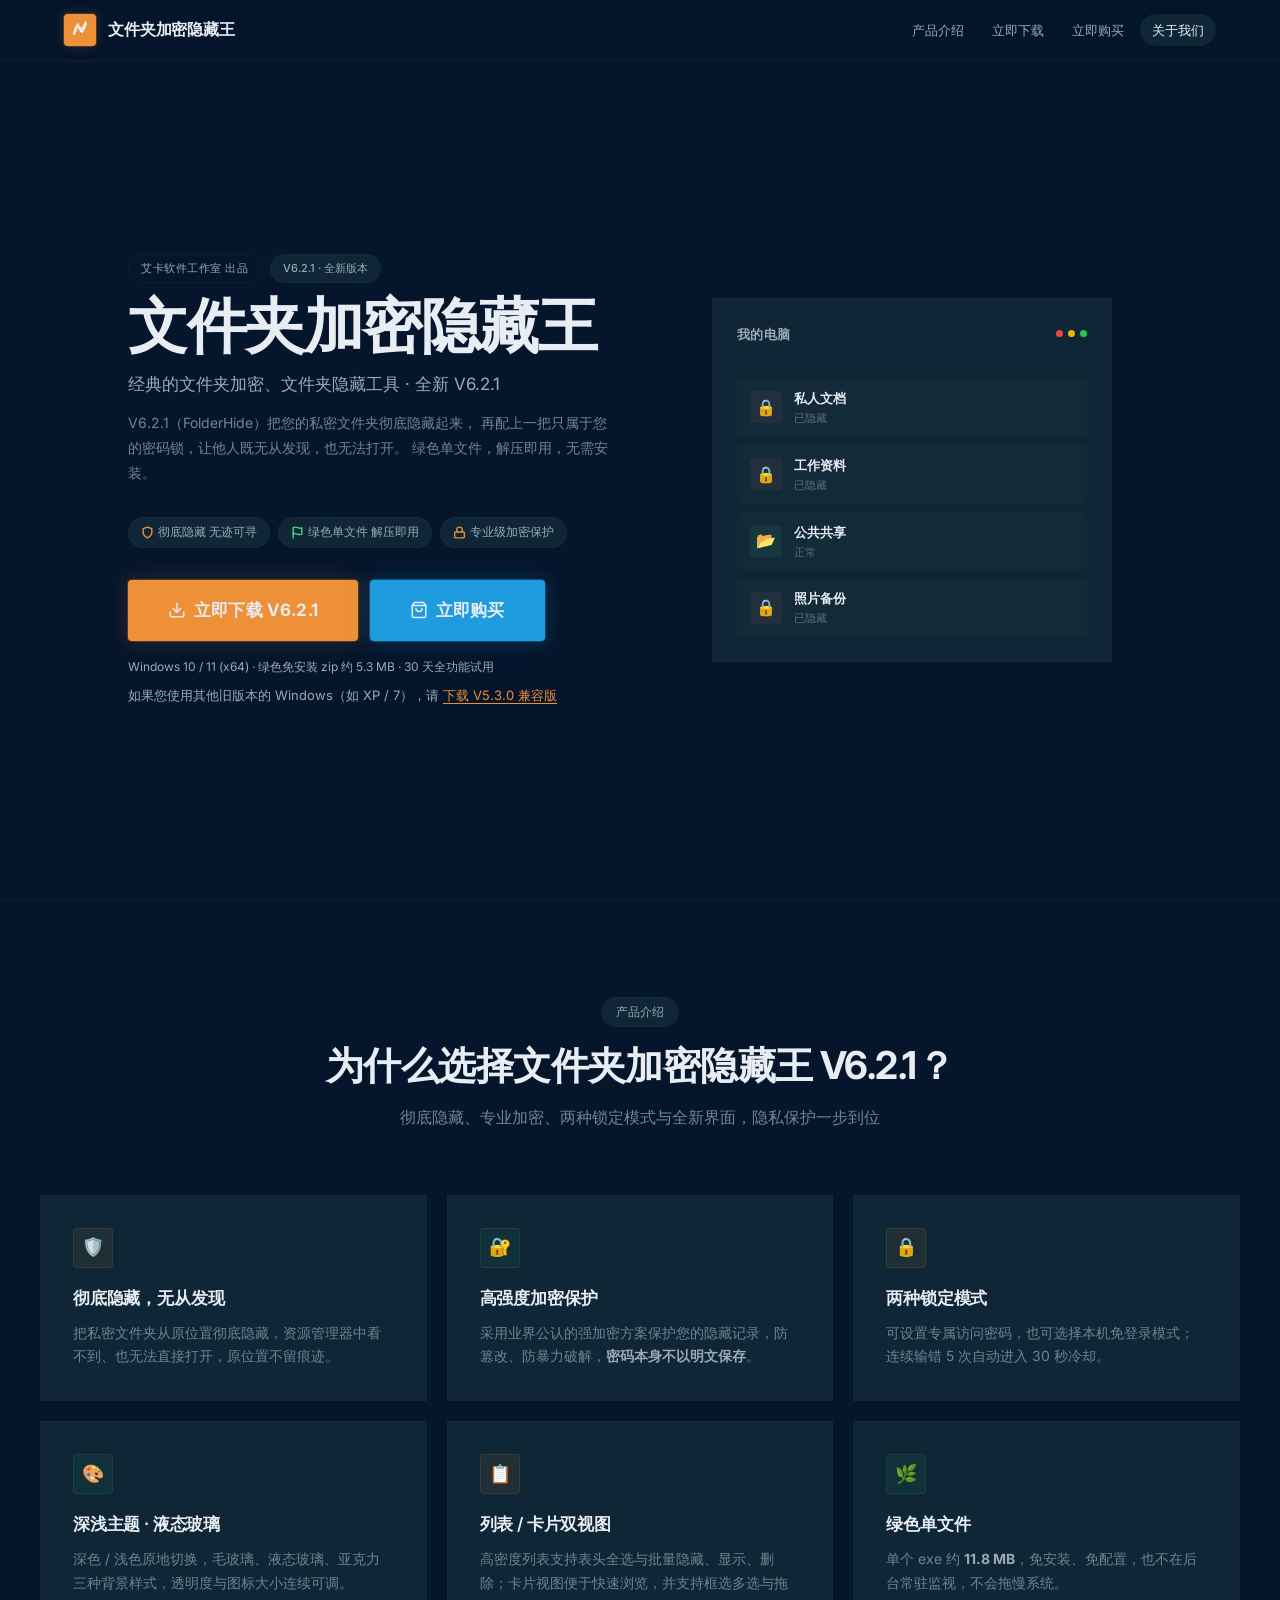
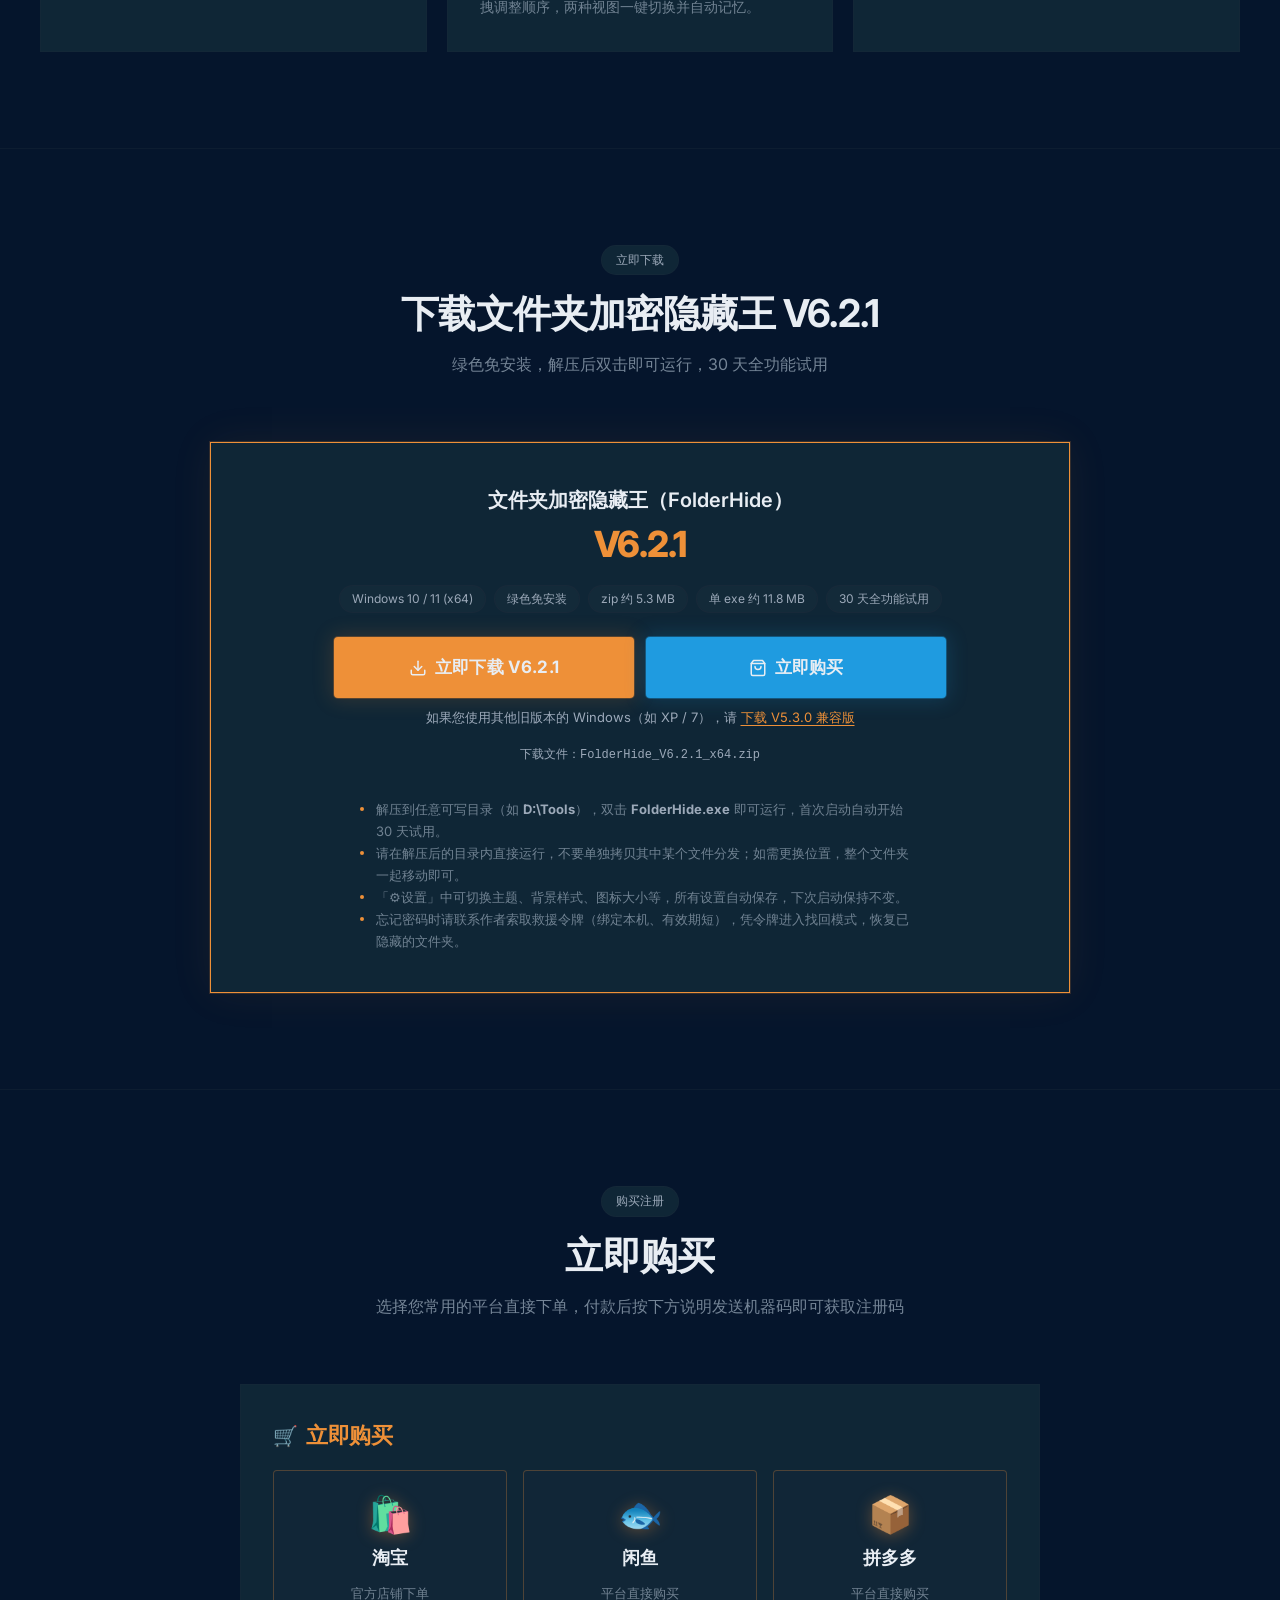
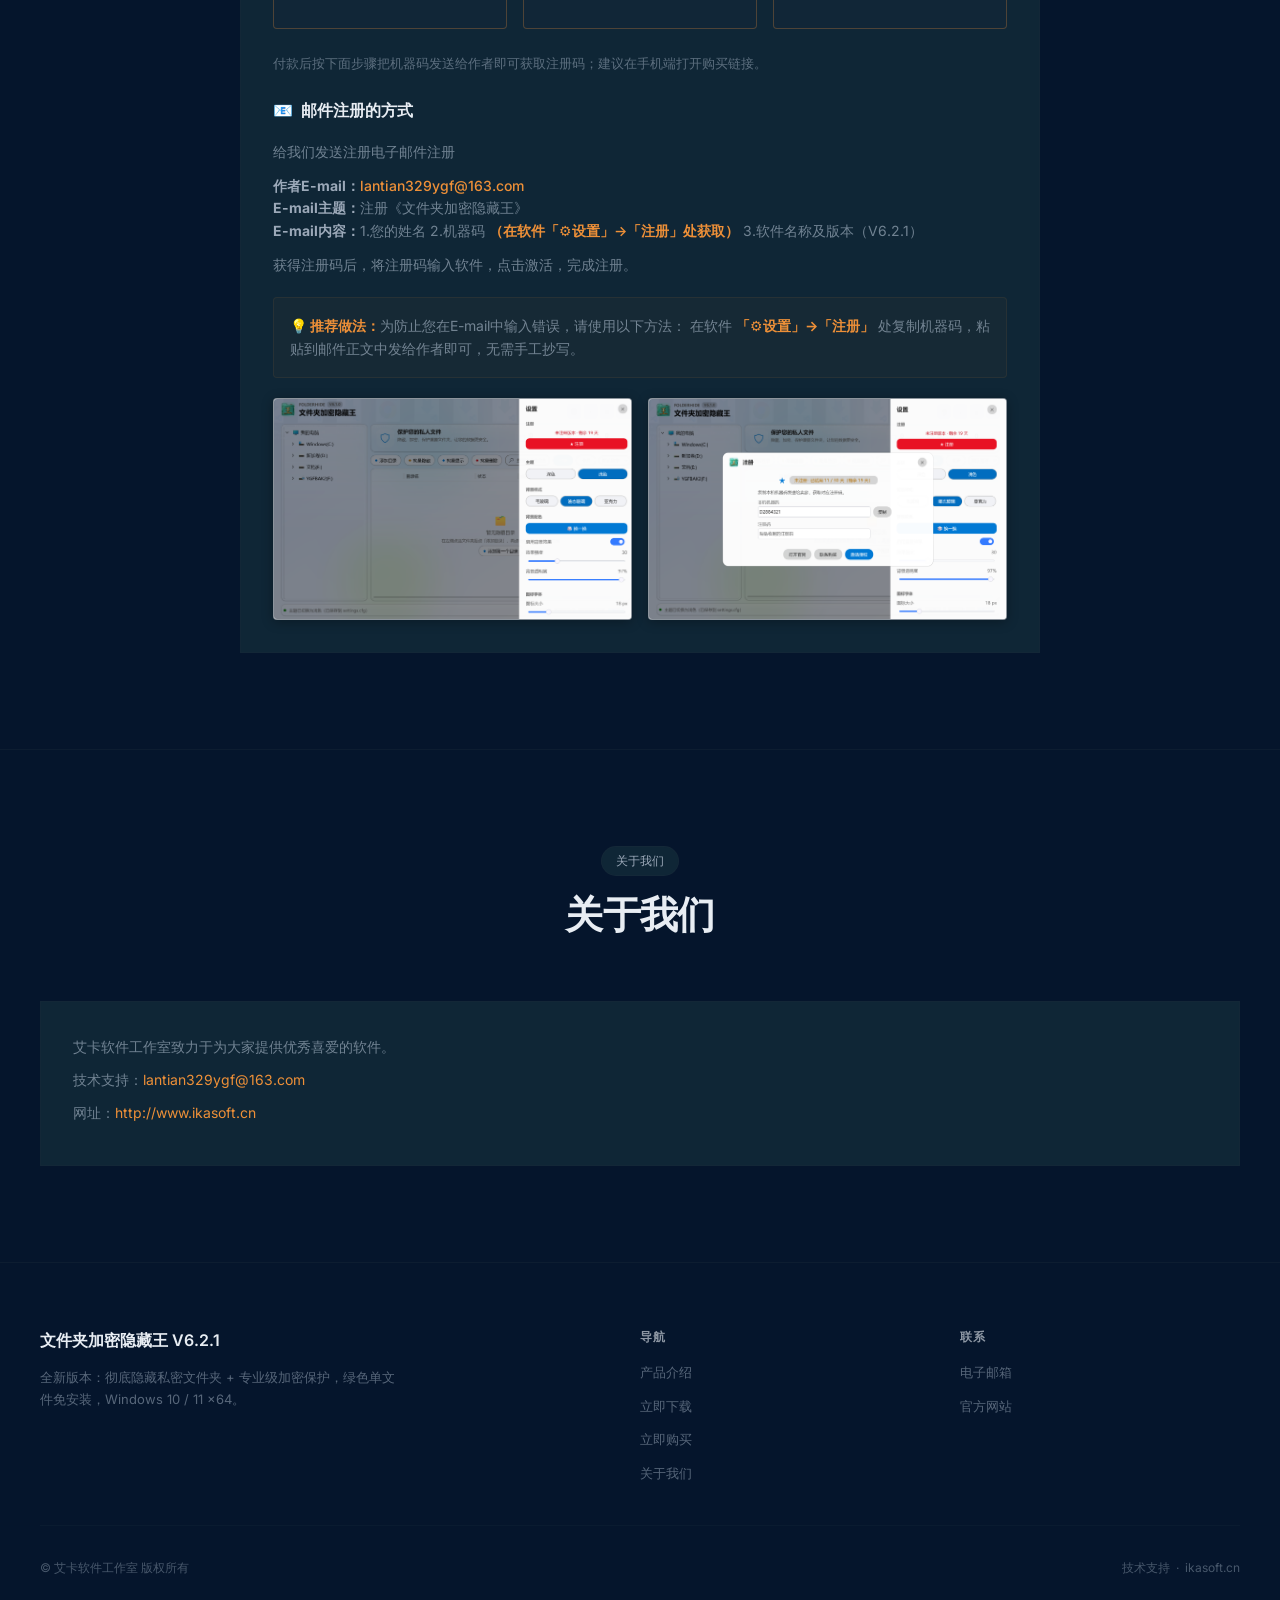
==== commit 46aff1d8: "feat: update workspace Co-authored-by: traeagent <traeagent@users.noreply.github.com>" ====
--- a/index.html
+++ b/index.html
@@ -880,51 +880,6 @@
   border-top: 1px solid rgba(26, 42, 58, 0.4);
 }
 
-.about-grid {
-  display: grid;
-  grid-template-columns: 1fr 1fr;
-  gap: var(--space-8);
-  align-items: start;
-}
-
-.about-info-table {
-  width: 100%;
-  border-collapse: collapse;
-  background: var(--color-surface);
-  border: 1px solid rgba(26, 42, 58, 0.4);
-  border-radius: var(--radius-lg);
-  overflow: hidden;
-}
-
-.about-info-table th,
-.about-info-table td {
-  padding: var(--space-3) var(--space-5);
-  font-size: 0.875rem;
-  border-bottom: 1px solid rgba(26, 42, 58, 0.3);
-}
-
-.about-info-table th {
-  background: rgba(26, 42, 58, 0.2);
-  font-weight: 600;
-  color: var(--color-text-secondary);
-  white-space: nowrap;
-  width: 120px;
-  text-align: left;
-}
-
-.about-info-table td {
-  color: rgba(154, 169, 185, 0.7);
-}
-
-.about-info-table tr:last-child th,
-.about-info-table tr:last-child td {
-  border-bottom: none;
-}
-
-.about-info-table a {
-  color: var(--color-accent);
-}
-
 .about-desc-box {
   background: var(--color-surface);
   border: 1px solid rgba(26, 42, 58, 0.4);
@@ -932,13 +887,6 @@
   padding: var(--space-8);
 }
 
-.about-desc-box h3 {
-  font-size: 1.0625rem;
-  font-weight: 600;
-  color: var(--text-primary);
-  margin-bottom: var(--space-4);
-}
-
 .about-desc-box p {
   font-size: 0.875rem;
   color: rgba(154, 169, 185, 0.7);
@@ -950,19 +898,6 @@
   color: var(--color-accent);
   font-weight: 500;
 }
-
-.about-trial-note {
-  margin-top: var(--space-6);
-  padding: var(--space-4) var(--space-5);
-  background: rgba(238, 144, 56, 0.04);
-  border: 1px solid rgba(238, 144, 56, 0.1);
-  border-radius: var(--radius-sm);
-  font-size: 0.875rem;
-  color: rgba(154, 169, 185, 0.8);
-  line-height: 1.7;
-}
-
-.about-trial-note strong { color: var(--color-accent); }
 
 /* ===================== 底部 ===================== */
 .footer {
@@ -1090,8 +1025,6 @@
   .hero-visual { display: none; }
 
   .features-grid { grid-template-columns: repeat(2, 1fr); }
-
-  .about-grid { grid-template-columns: 1fr; }
 }
 
 @media (max-width: 768px) {
@@ -1461,67 +1394,12 @@
     <div class="section-header">
       <span class="section-label">关于我们</span>
       <h2>关于我们</h2>
-      <p>经典品牌的 V6.2.1 版本：绿色单文件、免安装、开箱即用</p>
     </div>
 
-    <div class="about-grid">
-      <div>
-        <table class="about-info-table">
-          <tbody>
-            <tr>
-              <th>软件名称</th>
-              <td>文件夹加密隐藏王（FolderHide）</td>
-            </tr>
-            <tr>
-              <th>版本号</th>
-              <td>6.2.1</td>
-            </tr>
-            <tr>
-              <th>文件大小</th>
-              <td>单 exe 约 11.8 MB（zip 包约 5.3 MB）</td>
-            </tr>
-            <tr>
-              <th>使用平台</th>
-              <td>Windows 10 / 11（x64）</td>
-            </tr>
-            <tr>
-              <th>授权方式</th>
-              <td>30 天全功能试用 · 机器码 + 注册码</td>
-            </tr>
-            <tr>
-              <th>版权所有</th>
-              <td>艾卡软件工作室</td>
-            </tr>
-            <tr>
-              <th>技术支持</th>
-              <td><a href="mailto:" data-mail-user="lantian329ygf" data-mail-domain="163.com">lantian329ygf&#64;163.com</a></td>
-            </tr>
-            <tr>
-              <th>网址</th>
-              <td><a href="http://www.ikasoft.cn" target="_blank" rel="noopener">http://www.ikasoft.cn</a></td>
-            </tr>
-          </tbody>
-        </table>
-      </div>
-
-      <div>
-        <div class="about-desc-box">
-          <h3>功能简介</h3>
-          <p><span class="highlight-desc">《文件夹加密隐藏王》V6.2.1</span> 是基于经典版本的升级版本（FolderHide）：把您的私密文件夹彻底隐藏起来，再配上一把只属于您的密码锁，让他人既无从发现，也无法访问。</p>
-          <p>采用 <span class="highlight-desc">业界公认的强加密方案</span>保护您的隐藏记录，防篡改、防暴力破解，密码本身不以明文形式保存。</p>
-          <p>支持<span class="highlight-desc">密码模式与本机免登录模式</span>两种锁定方式；连续输错 5 次自动进入 30 秒冷却。</p>
-          <p>全新 Nova 风格界面：<span class="highlight-desc">深色 / 浅色</span>原地切换，毛玻璃、液态玻璃、亚克力三种背景样式，背景透明度、字体、图标大小均可调，设置自动保存。</p>
-          <p>隐藏列表支持 <span class="highlight-desc">列表 / 卡片双视图</span>：列表可表头全选并批量隐藏、显示、删除，卡片视图便于快速浏览并支持框选多选与拖拽调整顺序，切换选择自动记忆。</p>
-          <p>她为<span class="highlight-desc">绿色单文件</span>：单个 exe 约 11.8 MB，免安装、免配置，也不在后台常驻监视，不会拖慢系统。</p>
-          <p>30 天试用期内可完整体验全部功能，注册后解除所有限制，并可享受以后的免费升级。</p>
-          <p><span class="highlight-desc">《文件夹加密隐藏王》将是您加密文件夹、隐藏文件夹的理想选择！</span></p>
-
-          <div class="about-trial-note">
-            <strong>使用说明：</strong>
-            未注册的《文件夹加密隐藏王》V6.2.1 可免费全功能试用 30 天，注册后不再有任何限制，并可享受以后的免费升级！
-          </div>
-        </div>
-      </div>
+    <div class="about-desc-box">
+      <p>艾卡软件工作室致力于为大家提供优秀喜爱的软件。</p>
+      <p>技术支持：<a href="mailto:" data-mail-user="lantian329ygf" data-mail-domain="163.com">lantian329ygf&#64;163.com</a></p>
+      <p>网址：<a href="http://www.ikasoft.cn" target="_blank" rel="noopener">http://www.ikasoft.cn</a></p>
     </div>
   </div>
 </section>
